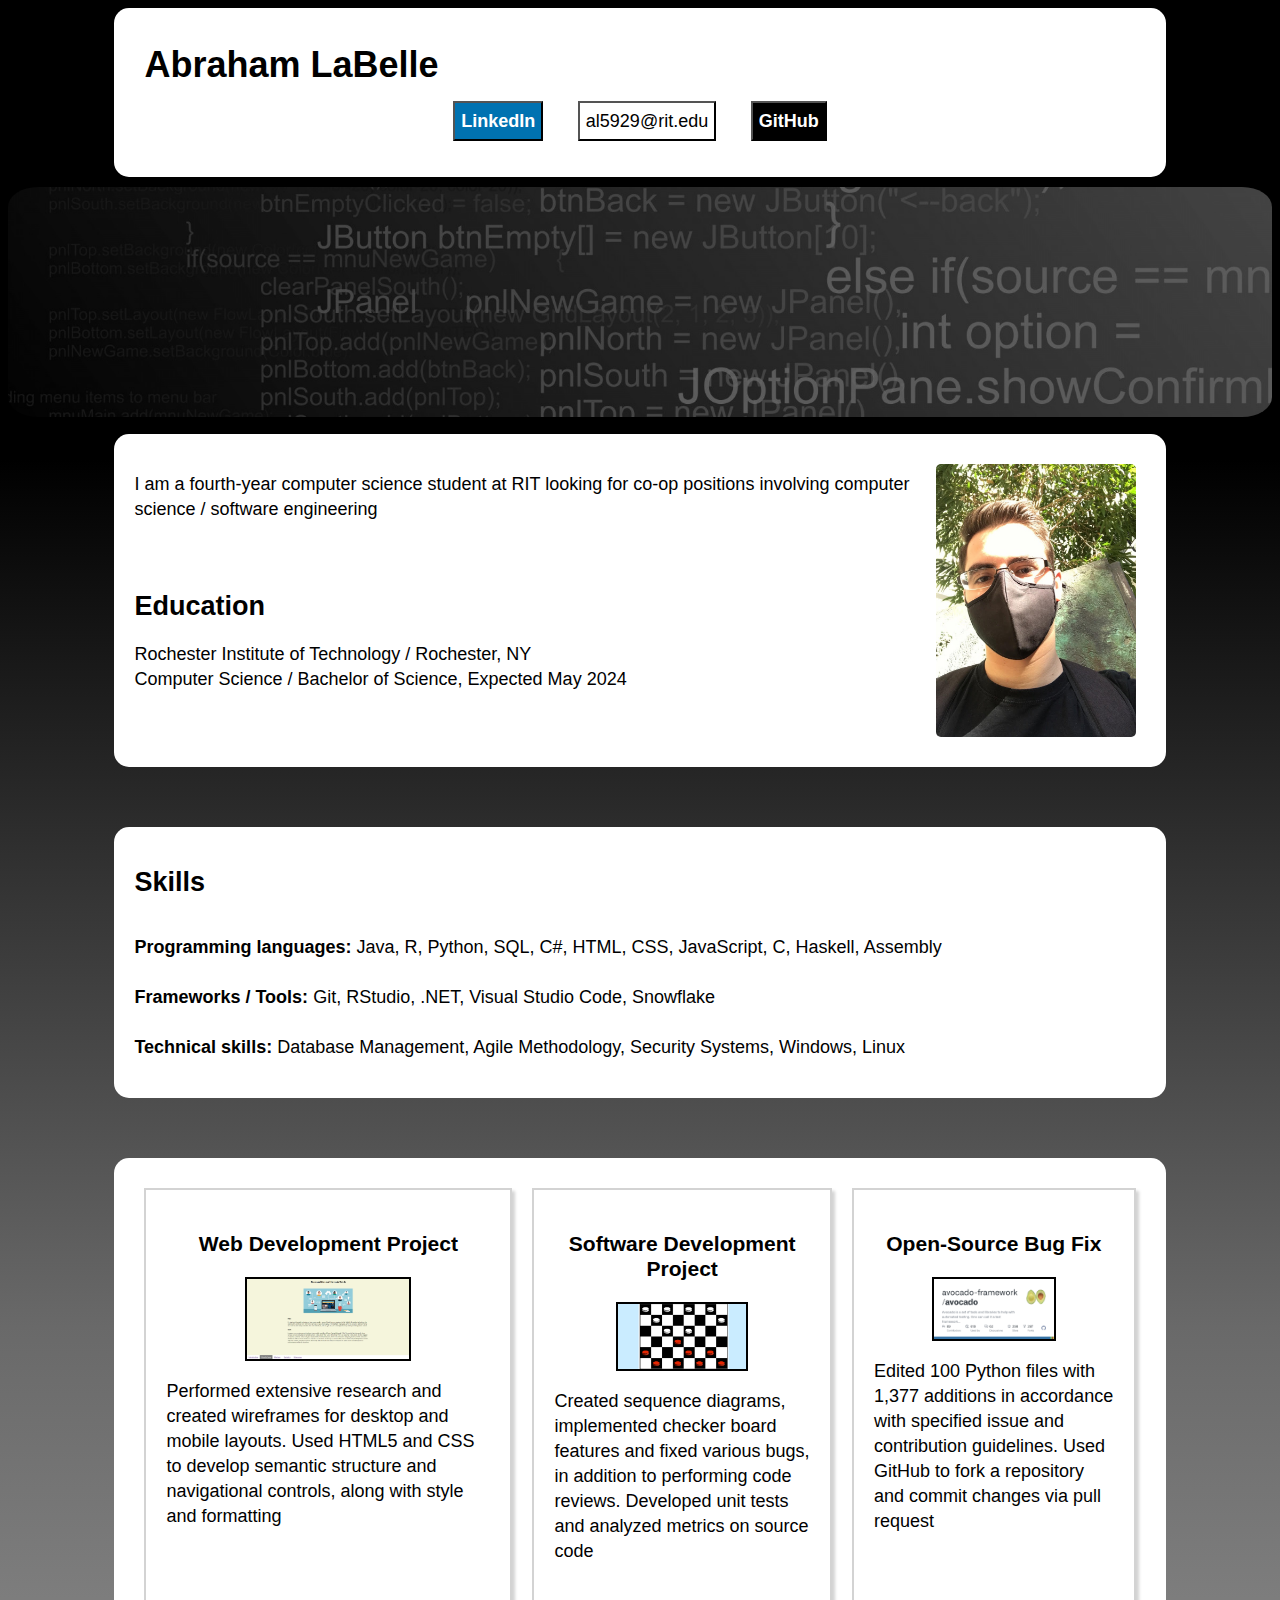
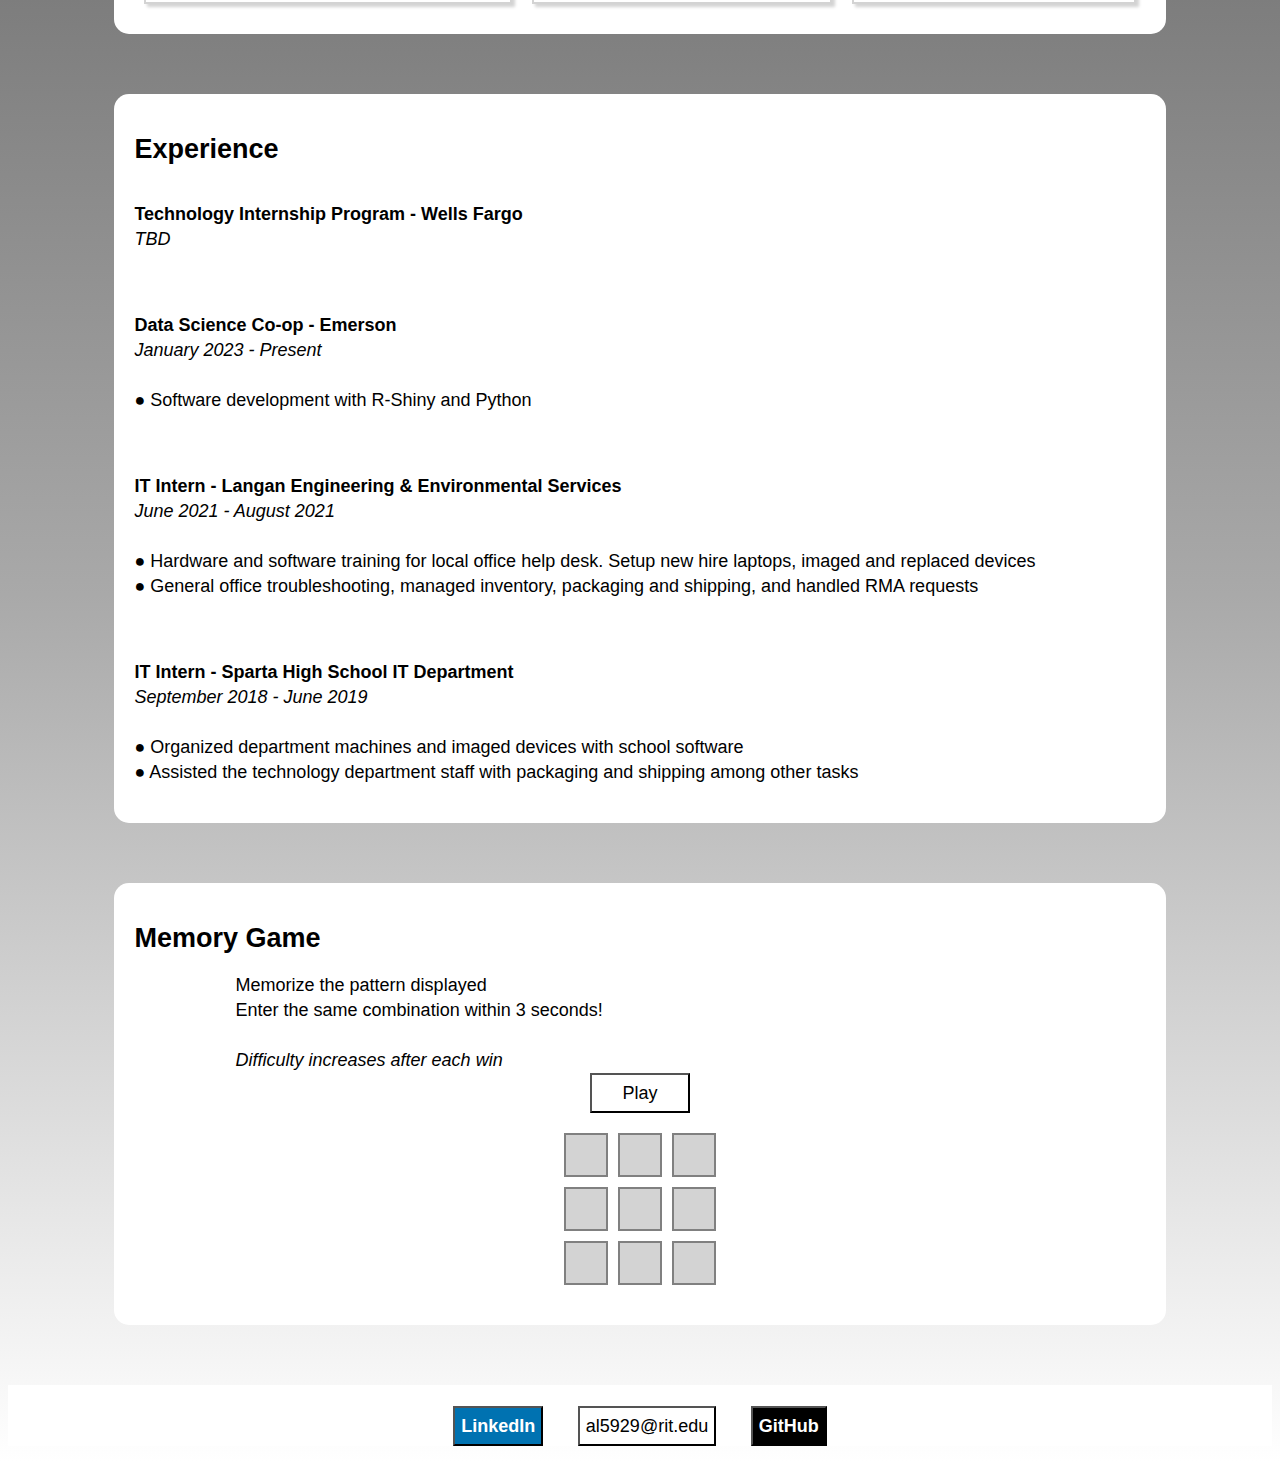
==== index.html @ 5cfa9bcd "Add files via upload" ====
<!DOCTYPE html>
<html lang="en">

<head>
    <meta charset="utf-8">
    <meta name="viewport" content="width=device-width, initial-scale=1, user-scalable=yes">
    <link rel="stylesheet" type="text/css" href="styles.css">
    <script src="main.js" async></script>
    <title>Abraham LaBelle</title>
</head>

<body>
    <header id="header" class="center">
        <h1>Abraham LaBelle</h1>
        <p class="links">
            <button class="linkedin" onclick="linkedin()">LinkedIn</button>
            <button class="email">al5929@rit.edu</button>
            <button class="github" onclick="github()">GitHub</button>
        </p>
    </header>

    <img src="code_banner.jpg" alt="banner" class="banner">

    <div id="section-bio" class="center">
        <div>
            <p>
                I am a fourth-year computer science student at RIT looking for co-op positions
                involving computer science / software engineering <br> <br> <br>

            <h2>Education</h2>
            Rochester Institute of Technology / Rochester, NY <br>
            Computer Science / Bachelor of Science, Expected May 2024
            </p>
        </div>
        <img src="photo.jpg" alt="photo" id="photo">
    </div>

    <div class="blank"></div>

    <div class="section">
        <h2>Skills</h2>
        <p>
            <b>Programming languages:</b> Java, R, Python, SQL, C#, HTML, CSS, JavaScript, C, Haskell, Assembly<br> <br>
            <b>Frameworks / Tools:</b> Git, RStudio, .NET, Visual Studio Code, Snowflake<br> <br>
            <b>Technical skills:</b> Database Management, Agile Methodology, Security Systems, Windows, Linux<br>
        </p>
    </div>

    <div class="blank"></div>

    <div id="flex-project" class="center">
        <div class="project">
            <h3>Web Development Project</h3>
            <img src="project1.png" alt="project1" class="project-photo">
            <p>
                Performed extensive research and created wireframes for desktop and mobile layouts. Used HTML5
                and CSS to develop semantic structure and navigational controls, along with style and formatting
            </p>
        </div>
        <div class="project">
            <h3>Software Development Project</h3>
            <img src="project2.png" alt="project2" class="project-photo">
            <p>
                Created sequence diagrams, implemented checker board features and fixed various bugs, in addition to
                performing code reviews. Developed unit tests and analyzed metrics on source code
            </p>
        </div>
        <div class="project">
            <h3>Open-Source Bug Fix</h3>
            <img src="project3.png" alt="project3" class="project-photo">
            <p>
                Edited 100 Python files with 1,377 additions in accordance with specified issue and contribution
                guidelines. Used GitHub to fork a repository and commit changes via pull request
            </p>
        </div>
    </div>

    <div class="blank"></div>

    <div class="section">
        <h2>Experience</h2>
        <p>
            <b>Technology Internship Program - Wells Fargo</b> <br>
            <i>TBD</i> <br> <br>
        </p>
        <p>
            <b>Data Science Co-op - Emerson</b> <br>
            <i>January 2023 - Present</i> <br> <br>
            ● Software development with R-Shiny and Python <br>
            <br>
        </p>
        <p>
            <b>IT Intern - Langan Engineering & Environmental Services</b> <br>
            <i>June 2021 - August 2021</i> <br> <br>
            ● Hardware and software training for local office help desk. Setup new hire laptops, imaged and replaced
            devices <br>
            ● General office troubleshooting, managed inventory, packaging and shipping, and handled RMA requests <br>
            <br>
        </p>
        <p>
            <b>IT Intern - Sparta High School IT Department</b> <br>
            <i>September 2018 - June 2019</i> <br> <br>
            ● Organized department machines and imaged devices with school software <br>
            ● Assisted the technology department staff with packaging and shipping among other tasks
        </p>
    </div>

    <div class="blank"></div>

    <div class="section">
        <h2>Memory Game</h2>
        <p class="center">
            Memorize the pattern displayed <br>
            Enter the same combination within 3 seconds! <br> <br>
            <i>Difficulty increases after each win </i>
        </p>
        <button id="play" onclick="game()">Play</button>
        <div id="grid-container">
            <div id="square1"></div>
            <div id="square2"></div>
            <div id="square3"></div>
            <div id="square4"></div>
            <div id="square5"></div>
            <div id="square6"></div>
            <div id="square7"></div>
            <div id="square8"></div>
            <div id="square9"></div>
        </div>
    </div>

    <div class="blank"></div>

    <footer class="footer">
        <p class="links">
            <button class="linkedin" onclick="linkedin()">LinkedIn</button>
            <button class="email">al5929@rit.edu</button>
            <button class="github" onclick="github()">GitHub</button>
        </p>
    </footer>

</body>

</html>
---- styles.css ----
body {
    background: linear-gradient(black 15%, dimgray, darkgray, white);
    color: black;
    font-family: sans-serif, serif;
    line-height: 25px;
}

.center {
    top: 0;
    bottom: 0;
    left: 0;
    right: 0;
    margin: 0 auto;
    width: 80%;
}

#header {
    padding: 20px;
    background: white;
    border-radius: 15px;
}

h1 {
    font-family: Bahnschrift SemiBold, sans-serif, serif;
    text-align: left;
    font-size: 36px;
    padding-left: 1%;
}

h2 {
    font-family: Bahnschrift SemiBold, sans-serif, serif;
}

h3 {
    font-family: Bahnschrift SemiBold, sans-serif, serif;
    text-align: center;
}

.links {
    text-align: center;
    word-spacing: 30px;
}

button {
    background-color: white;
    font-size: 18px;
    height: 40px;
    width: auto;
    transition: 500ms;
}

.linkedin:hover,
.github:hover {
    cursor: pointer;
}

.linkedin {
    background-color: #0072b1;
    color: white;
    font-weight: bolder;
}

.email {
    cursor: default;
}

.github {
    background-color: black;
    color: white;
    font-weight: bold;
}

.banner {
    padding-top: 10px;
    padding-bottom: 10px;
    height: auto;
    width: 100%;
    border-radius: 30px;
}

.section {
    top: 0;
    bottom: 0;
    left: 0;
    right: 0;
    margin: 0 auto;
    width: 80%;

    display: flex;
    flex-direction: column;
    padding: 20px;
    border-radius: 15px;
    background: white;
    font-size: 18px;
}

#section-bio {
    display: flex;
    flex-direction: row;
    justify-content: space-between;
    padding: 20px;
    border-radius: 15px;
    background: white;
    font-size: 18px;
}

#photo {
    width: 200px;
    height: auto;
    padding: 10px;
    border-radius: 15px;
}

.blank {
    padding: 30px;
}

#flex-project {
    top: 0;
    bottom: 0;
    left: 0;
    right: 0;
    margin: 0 auto;
    width: 80%;

    display: flex;
    flex-direction: row;
    justify-content: space-around;
    padding: 20px;
    border-radius: 15px;
    background: white;
    font-size: 18px;
}

.project {
    padding: 20px;
    margin: 10px;
    box-shadow: 3px 3px 3px lightgray;
    border: 2px solid lightgray;
    max-width: 450px;
}

.project-photo {
    border: 2px solid black;
    display: block;
    margin-left: auto;
    margin-right: auto;
    width: 50%;
}

#section-skills {
    display: flex;
    flex-direction: row;
    justify-content: space-between;
    padding: 20px;
    border-radius: 15px;
    background: white;
    font-size: 18px;
    text-align: center;
}

#play {
    width: 100px;
    align-self: center;
}

#play:hover {
    cursor: pointer;
}

#grid-container {
    display: grid;
    grid-template-columns: auto auto auto;
    padding: 20px;
    justify-content: center;
    grid-gap: 10px;
}

#grid-container>div {
    text-align: center;
    background: lightgray;
    border: 2px solid gray;
    padding: 20px;
}

footer {
    padding-top: 5px;
    background: white;
}

@media all and (max-width: 1000px) {
    h1 {
        line-height: 30px;
    }

    #flex-project {
        flex-direction: column;
        align-items: center;
    }

    #section-bio {
        flex-direction: column;
        align-items: center;
    }

    #section-skills {
        flex-direction: column;
        align-items: center;
    }

    .links {
        display: flex;
        flex-direction: column;
        align-items: center;
    }
}
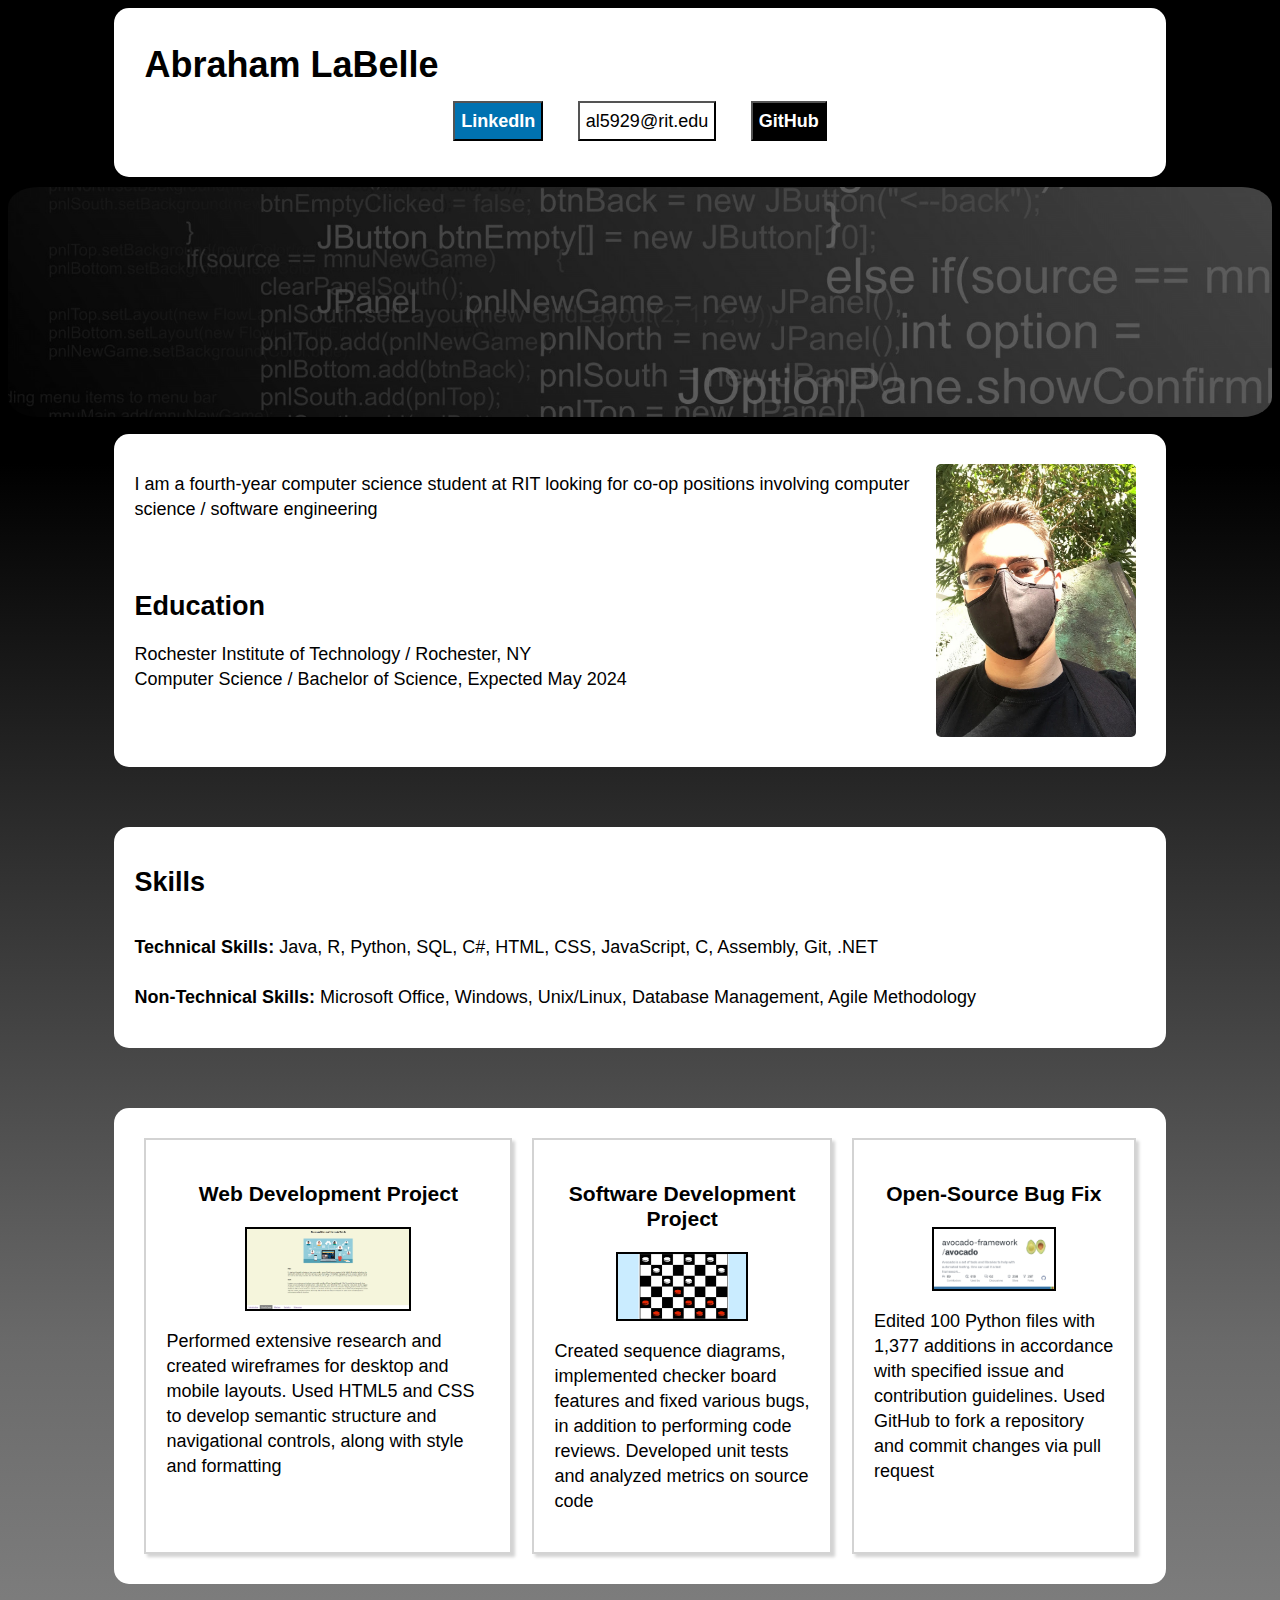
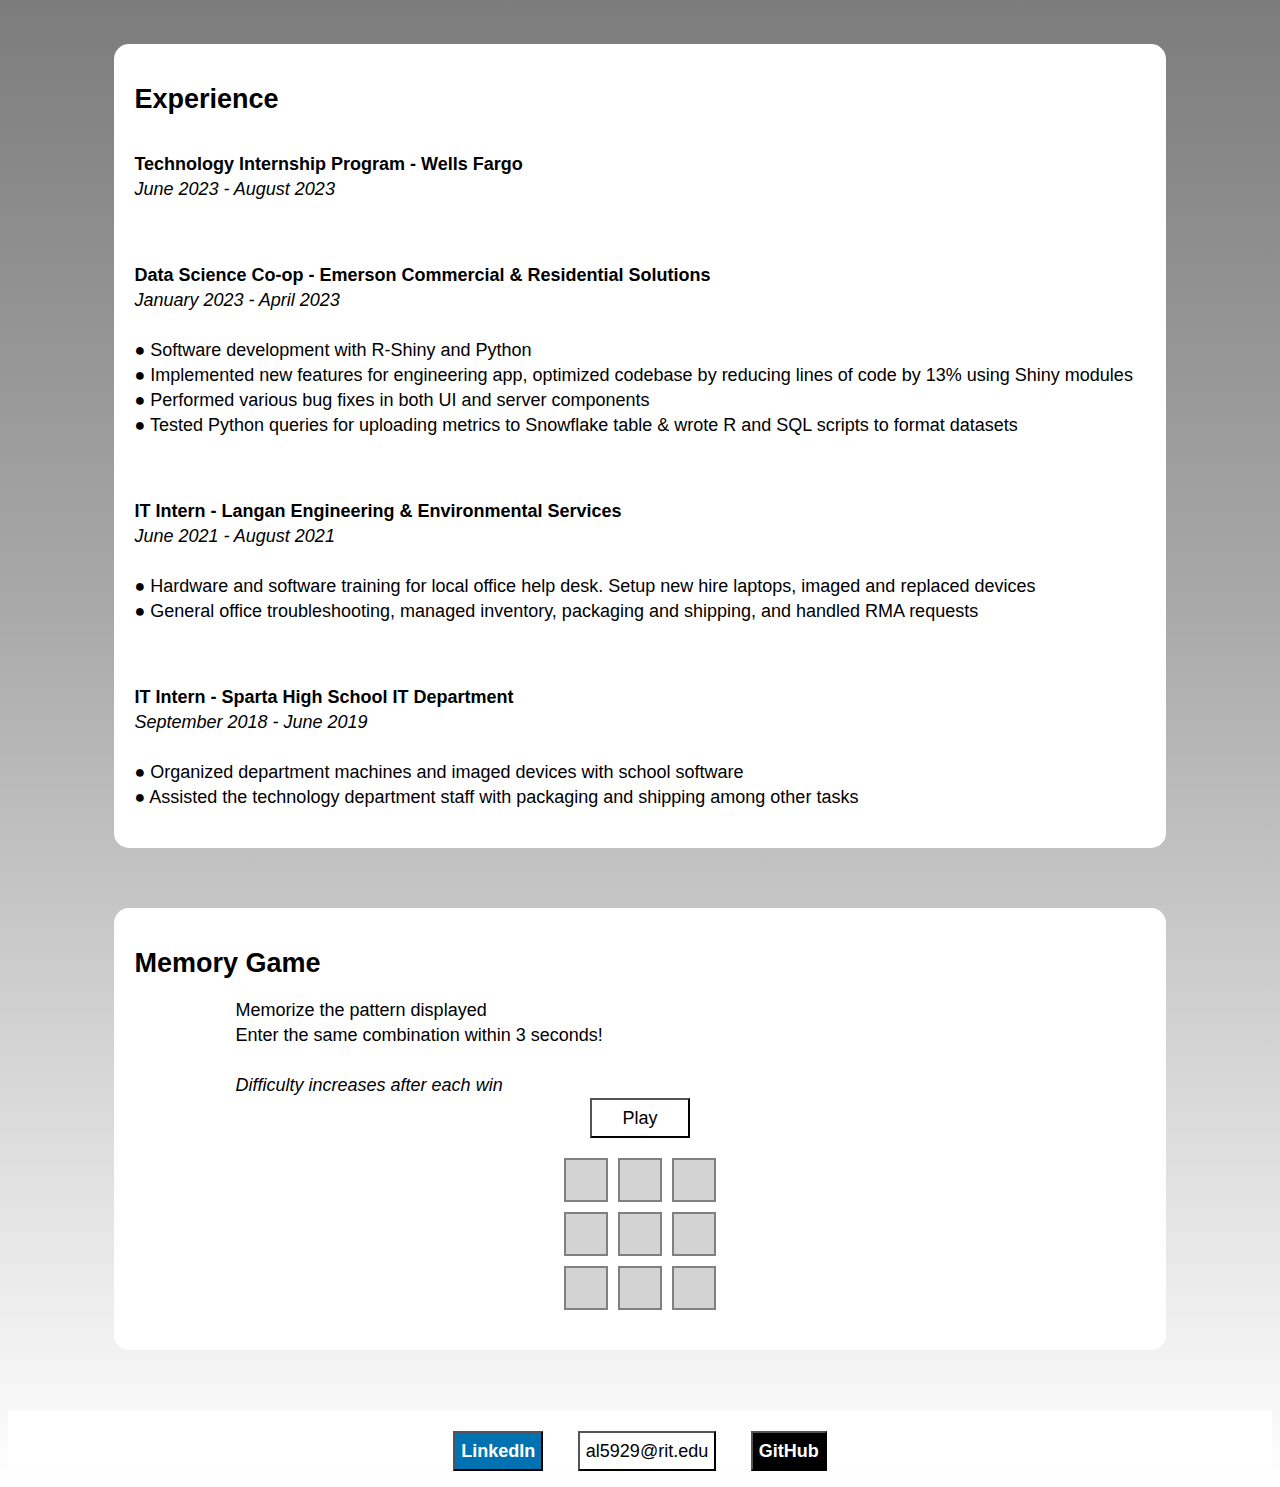
==== commit c0cbb846: "Update skills & experience" ====
--- a/index.html
+++ b/index.html
@@ -40,9 +40,10 @@
     <div class="section">
         <h2>Skills</h2>
         <p>
-            <b>Programming languages:</b> Java, R, Python, SQL, C#, HTML, CSS, JavaScript, C, Haskell, Assembly<br> <br>
-            <b>Frameworks / Tools:</b> Git, RStudio, .NET, Visual Studio Code, Snowflake<br> <br>
-            <b>Technical skills:</b> Database Management, Agile Methodology, Security Systems, Windows, Linux<br>
+            <b>Technical Skills:</b> Java, R, Python, SQL, C#, HTML, CSS, JavaScript, C, Assembly, Git, .NET
+            <br> <br>
+            <b>Non-Technical Skills:</b> Microsoft Office, Windows, Unix/Linux, Database Management, Agile
+            Methodology<br>
         </p>
     </div>
 
@@ -81,12 +82,17 @@
         <h2>Experience</h2>
         <p>
             <b>Technology Internship Program - Wells Fargo</b> <br>
-            <i>TBD</i> <br> <br>
+            <i>June 2023 - August 2023</i> <br> <br>
         </p>
         <p>
-            <b>Data Science Co-op - Emerson</b> <br>
-            <i>January 2023 - Present</i> <br> <br>
+            <b>Data Science Co-op - Emerson Commercial & Residential Solutions</b> <br>
+            <i>January 2023 - April 2023</i> <br> <br>
             ● Software development with R-Shiny and Python <br>
+            ● Implemented new features for engineering app, optimized codebase by reducing lines of code by 13% using
+            Shiny modules <br>
+            ● Performed various bug fixes in both UI and server components <br>
+            ● Tested Python queries for uploading metrics to Snowflake table & wrote R and SQL scripts to format
+            datasets <br>
             <br>
         </p>
         <p>
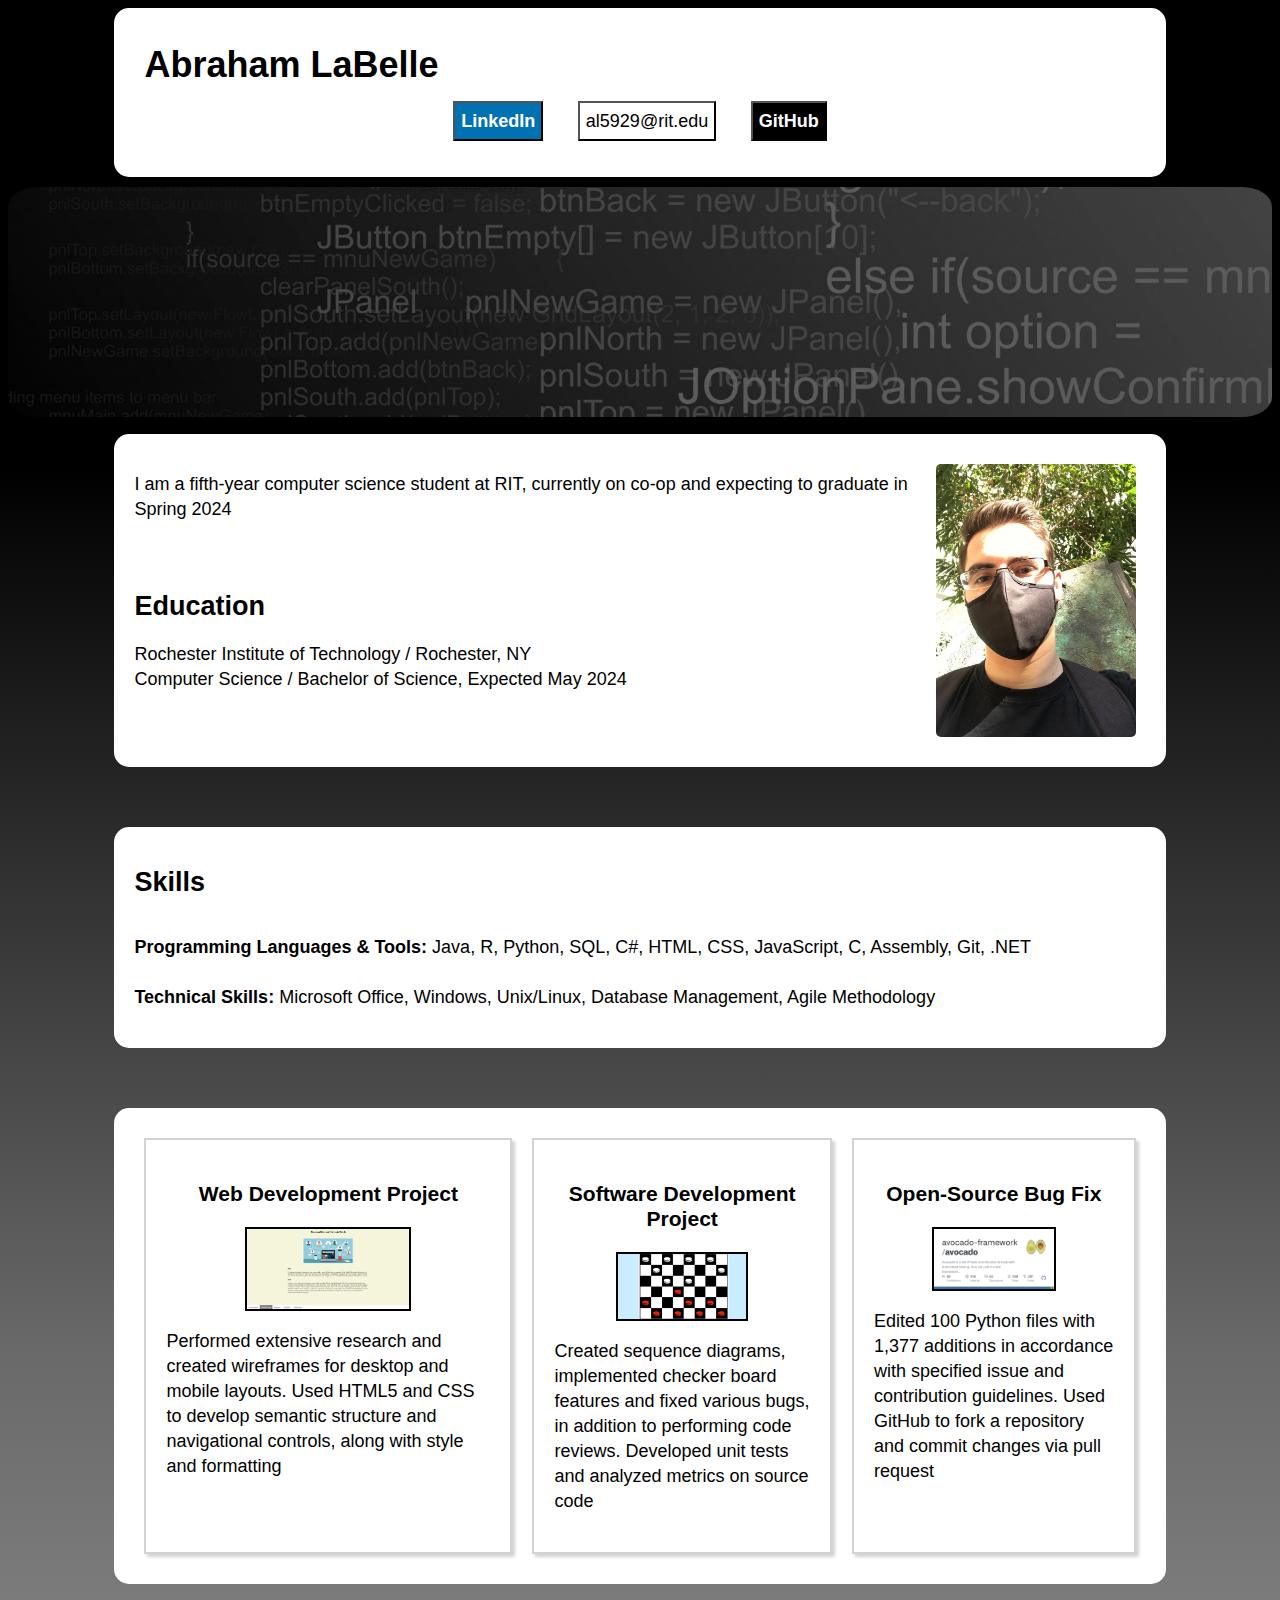
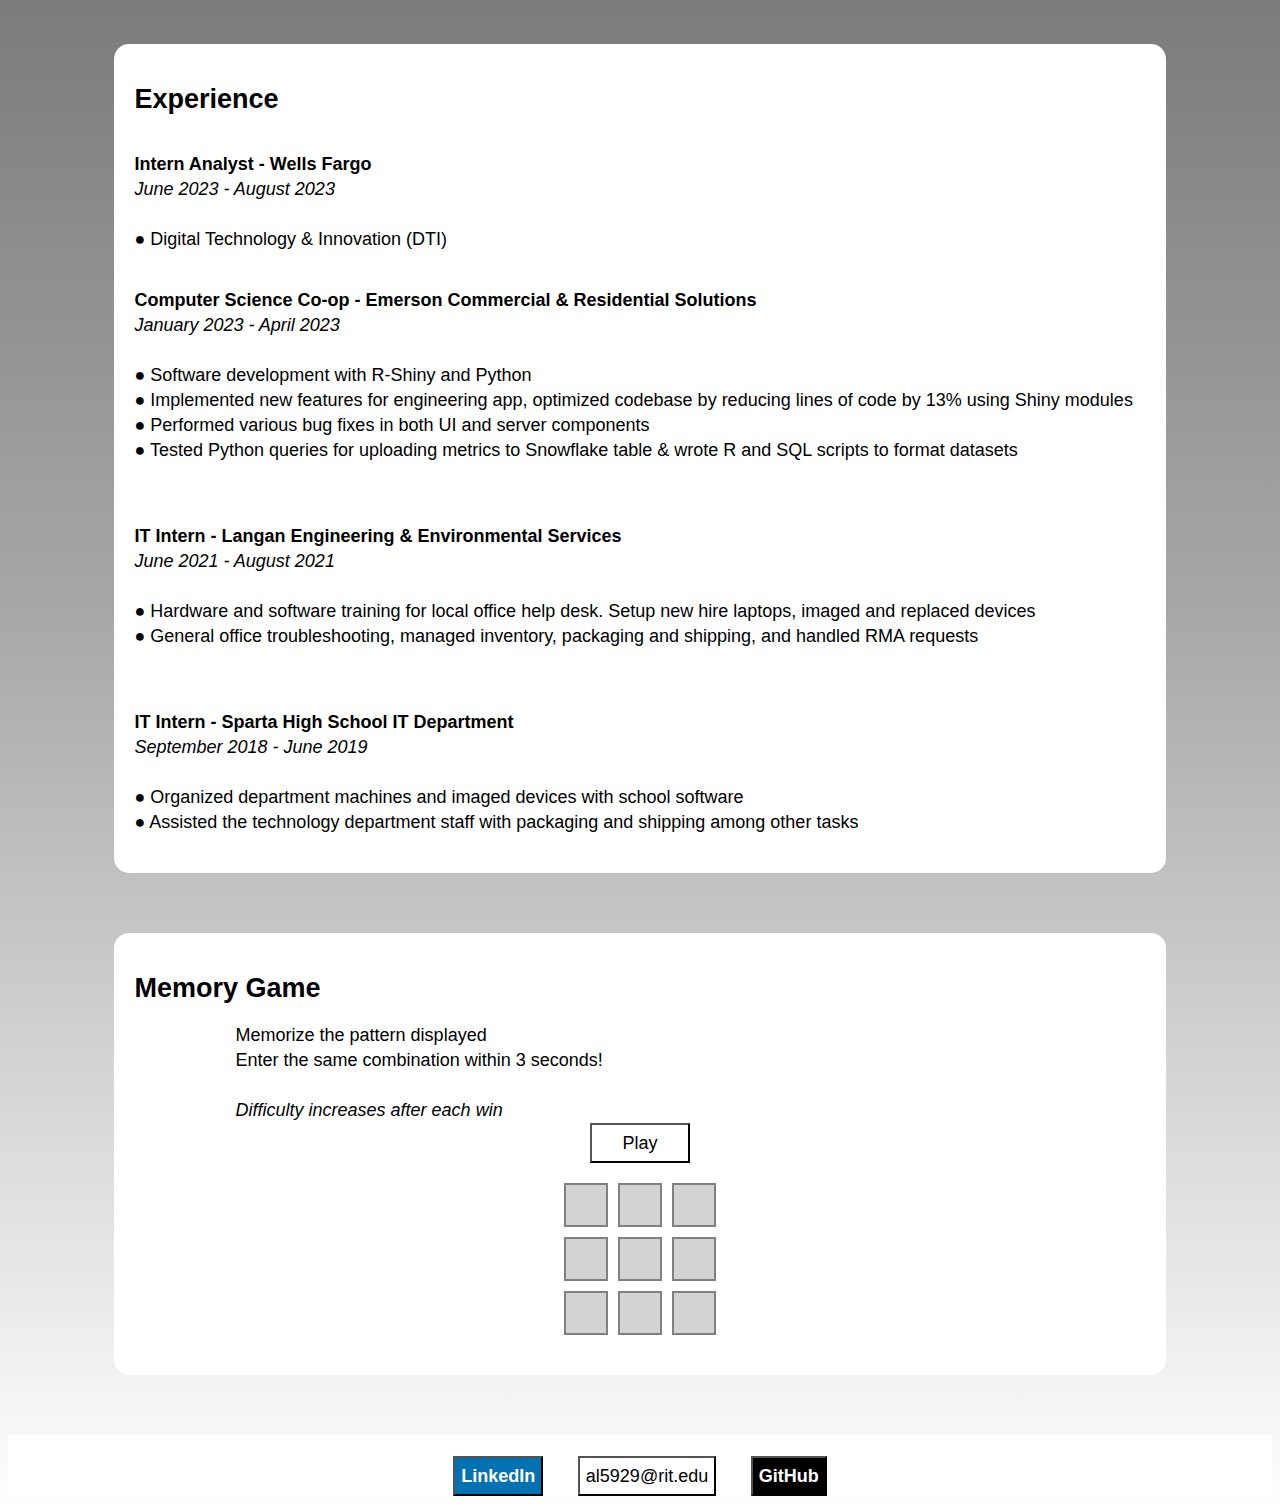
==== commit 24c40098: "Add files via upload" ====
--- a/index.html
+++ b/index.html
@@ -24,8 +24,9 @@
     <div id="section-bio" class="center">
         <div>
             <p>
-                I am a fourth-year computer science student at RIT looking for co-op positions
-                involving computer science / software engineering <br> <br> <br>
+                I am a fifth-year computer science student at RIT, currently on co-op and expecting to graduate in
+                Spring
+                2024 <br> <br> <br>
 
             <h2>Education</h2>
             Rochester Institute of Technology / Rochester, NY <br>
@@ -40,10 +41,9 @@
     <div class="section">
         <h2>Skills</h2>
         <p>
-            <b>Technical Skills:</b> Java, R, Python, SQL, C#, HTML, CSS, JavaScript, C, Assembly, Git, .NET
-            <br> <br>
-            <b>Non-Technical Skills:</b> Microsoft Office, Windows, Unix/Linux, Database Management, Agile
-            Methodology<br>
+            <b>Programming Languages & Tools:</b> Java, R, Python, SQL, C#, HTML, CSS, JavaScript, C, Assembly, Git,
+            .NET <br> <br>
+            <b>Technical Skills:</b> Microsoft Office, Windows, Unix/Linux, Database Management, Agile Methodology <br>
         </p>
     </div>
 
@@ -81,11 +81,12 @@
     <div class="section">
         <h2>Experience</h2>
         <p>
-            <b>Technology Internship Program - Wells Fargo</b> <br>
+            <b>Intern Analyst - Wells Fargo</b> <br>
             <i>June 2023 - August 2023</i> <br> <br>
+            ● Digital Technology & Innovation (DTI) <br>
         </p>
         <p>
-            <b>Data Science Co-op - Emerson Commercial & Residential Solutions</b> <br>
+            <b>Computer Science Co-op - Emerson Commercial & Residential Solutions</b> <br>
             <i>January 2023 - April 2023</i> <br> <br>
             ● Software development with R-Shiny and Python <br>
             ● Implemented new features for engineering app, optimized codebase by reducing lines of code by 13% using
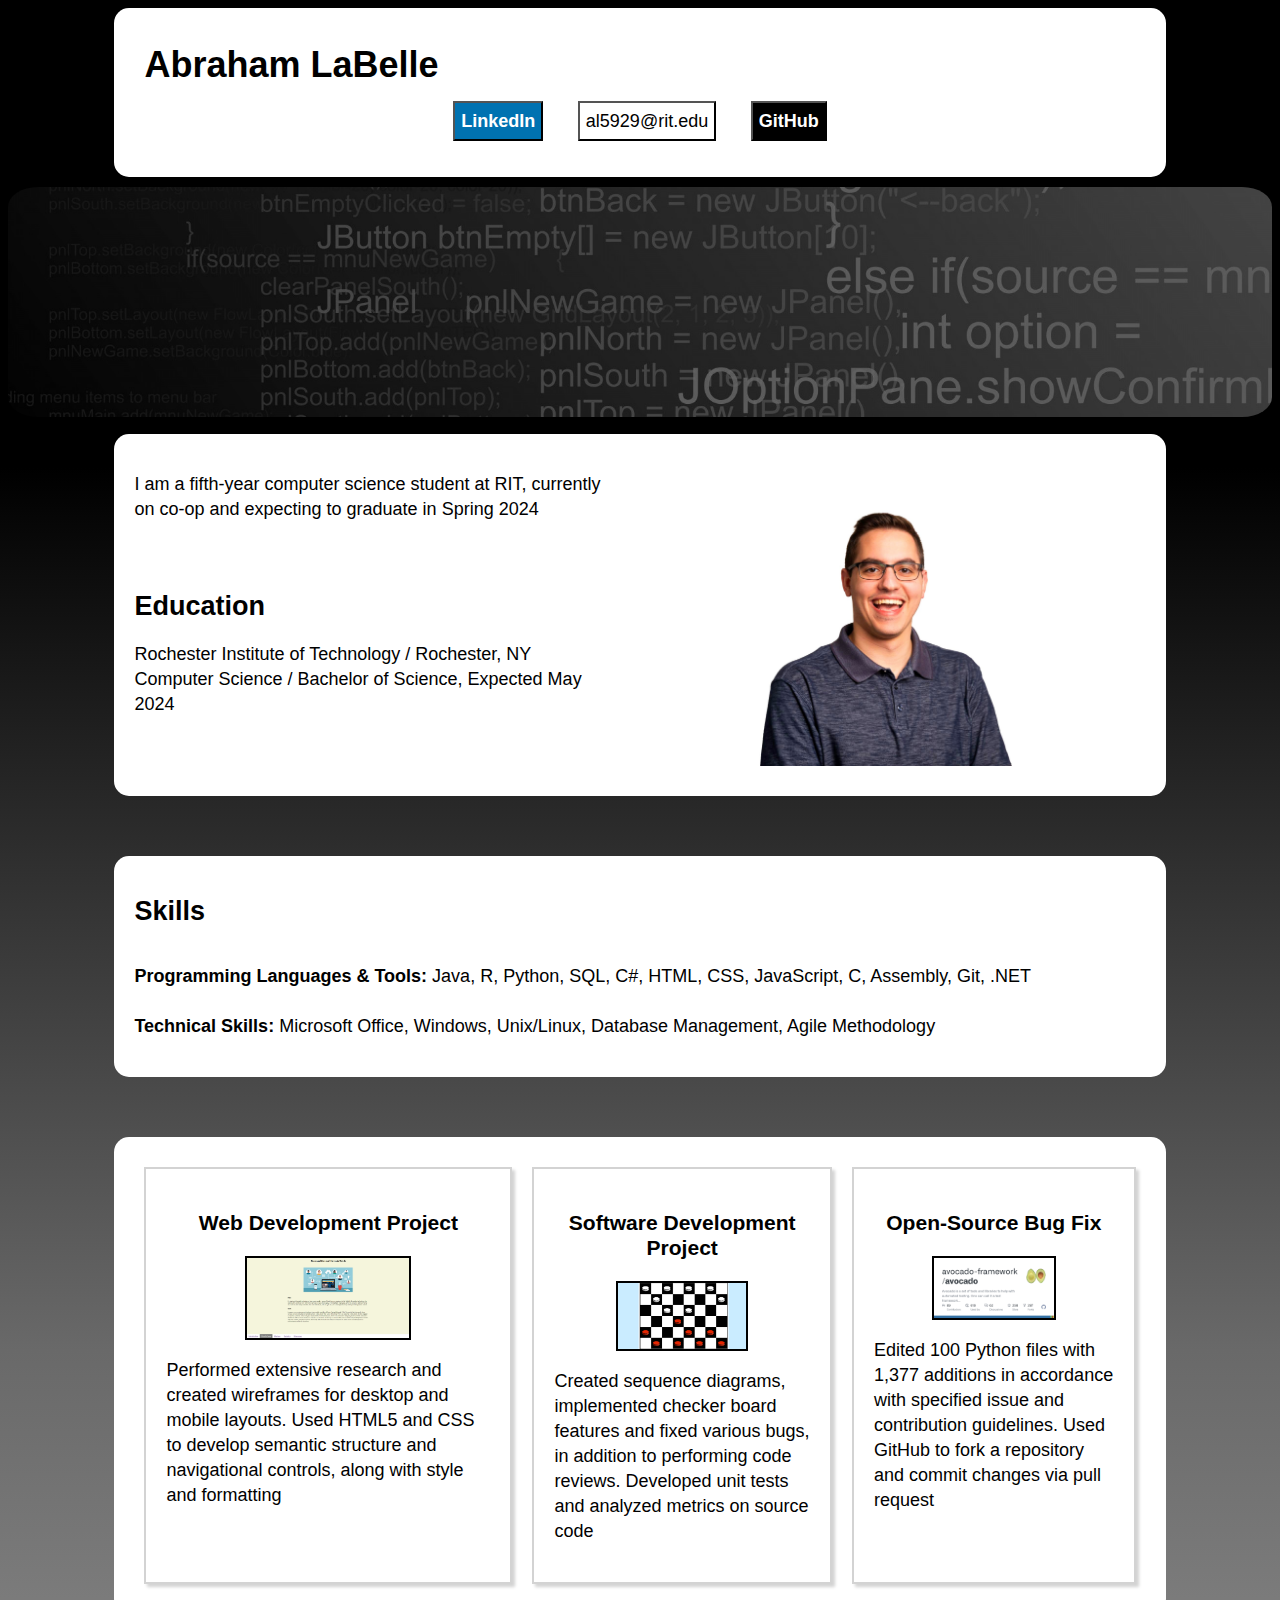
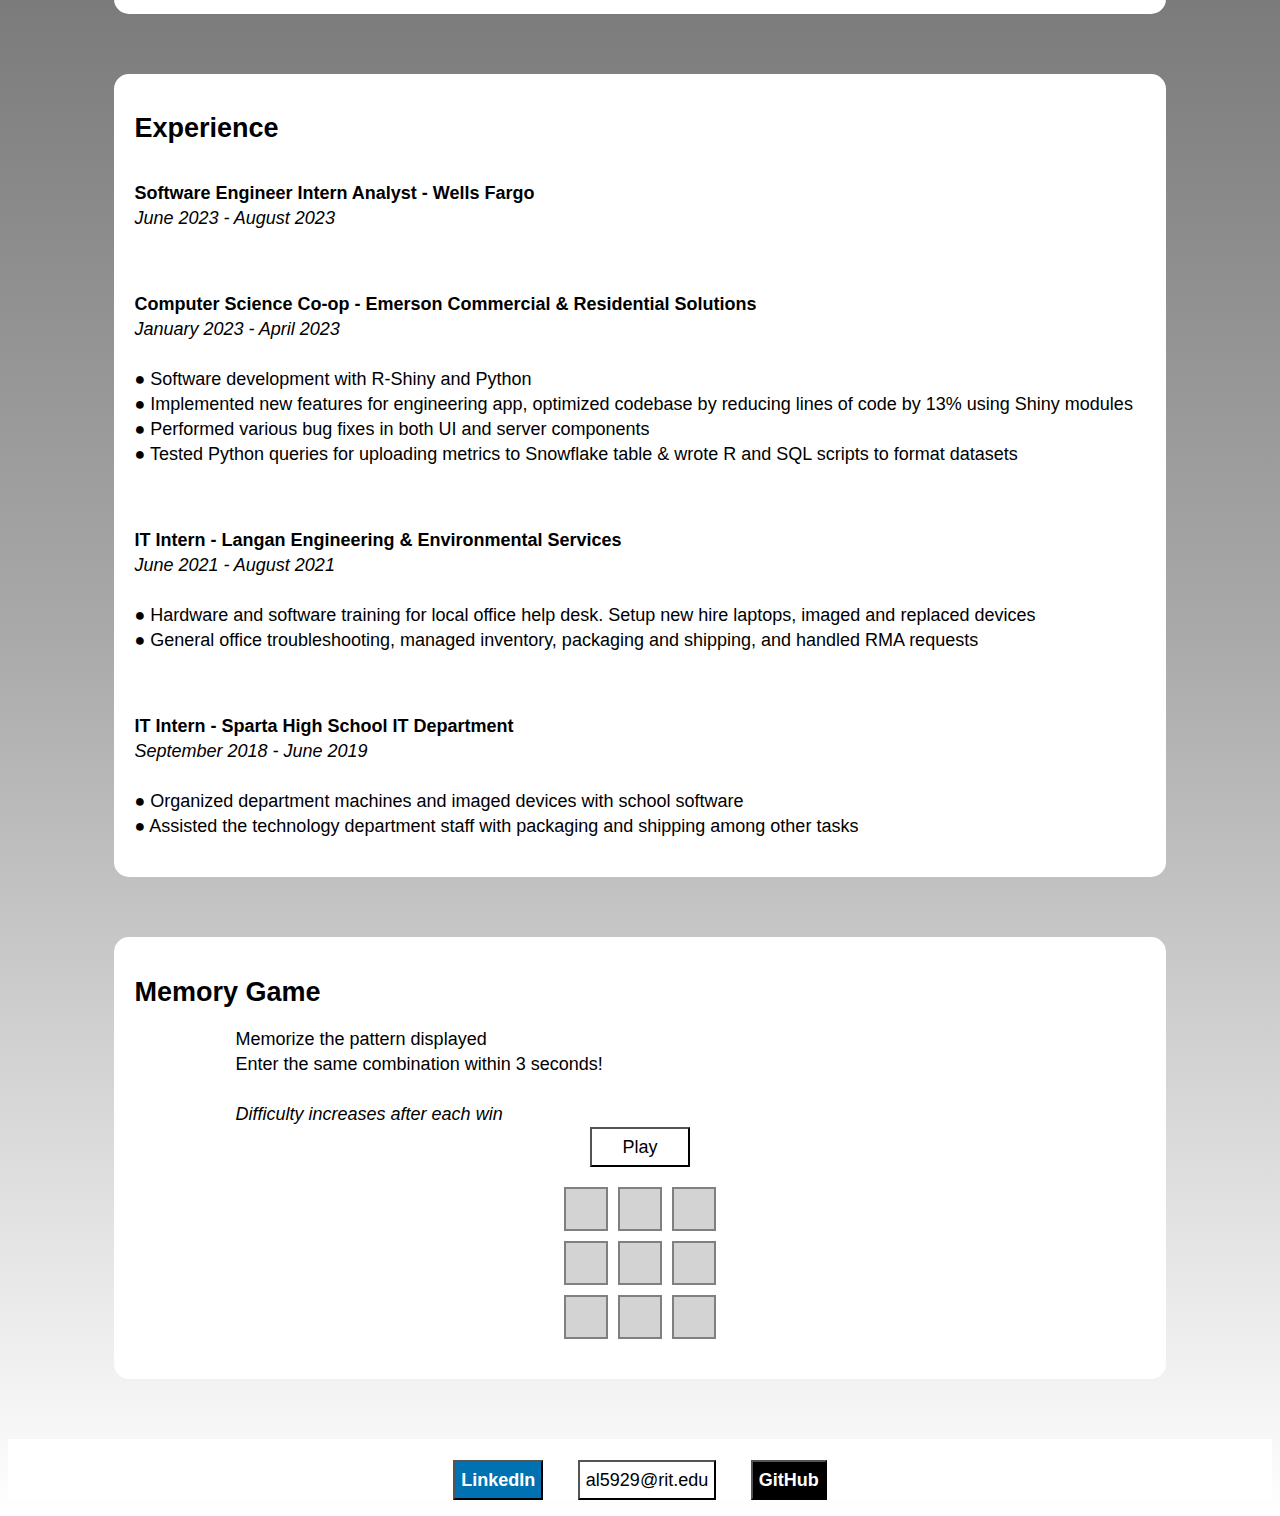
==== commit a5d7a55b: "Updated photo, text, & links" ====
--- a/index.html
+++ b/index.html
@@ -81,9 +81,8 @@
     <div class="section">
         <h2>Experience</h2>
         <p>
-            <b>Intern Analyst - Wells Fargo</b> <br>
+            <b>Software Engineer Intern Analyst - Wells Fargo</b> <br>
             <i>June 2023 - August 2023</i> <br> <br>
-            ● Digital Technology & Innovation (DTI) <br>
         </p>
         <p>
             <b>Computer Science Co-op - Emerson Commercial & Residential Solutions</b> <br>
--- a/styles.css
+++ b/styles.css
@@ -105,7 +105,7 @@
 }
 
 #photo {
-    width: 200px;
+    width: 500px;
     height: auto;
     padding: 10px;
     border-radius: 15px;
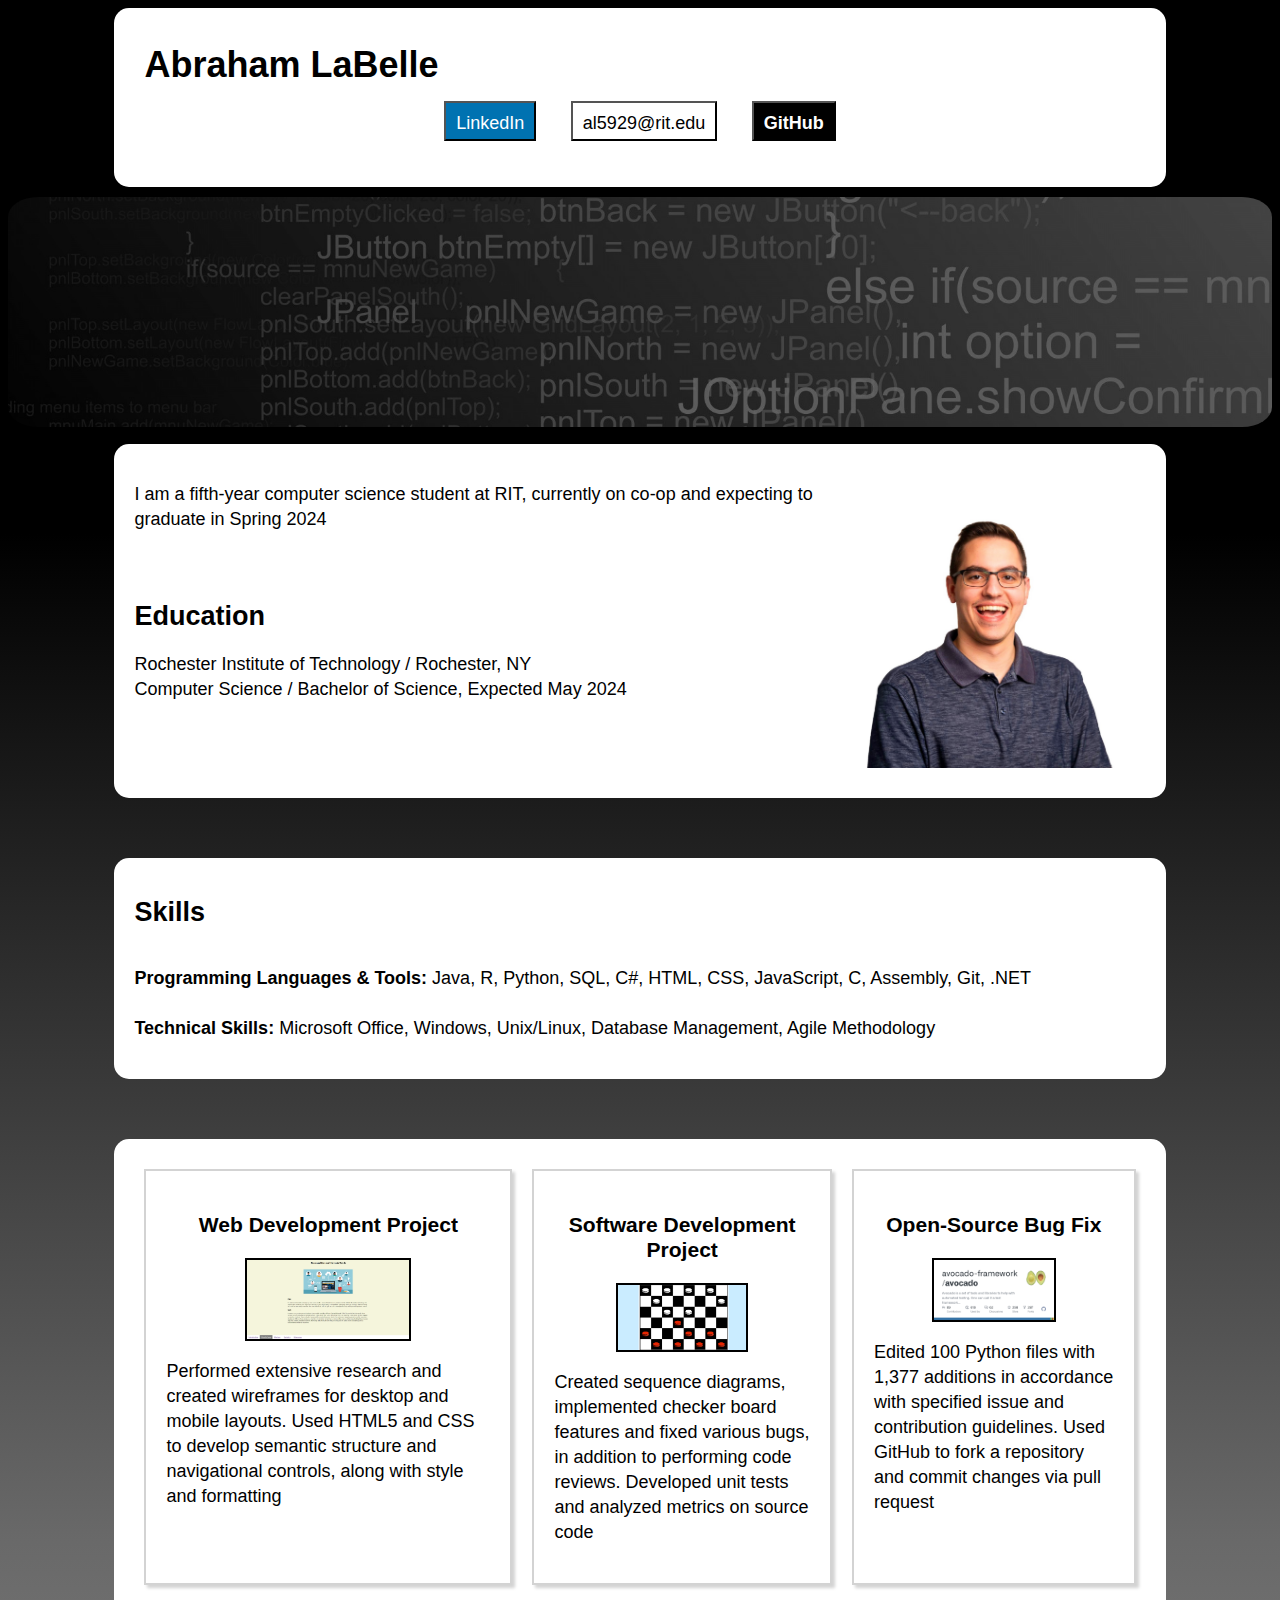
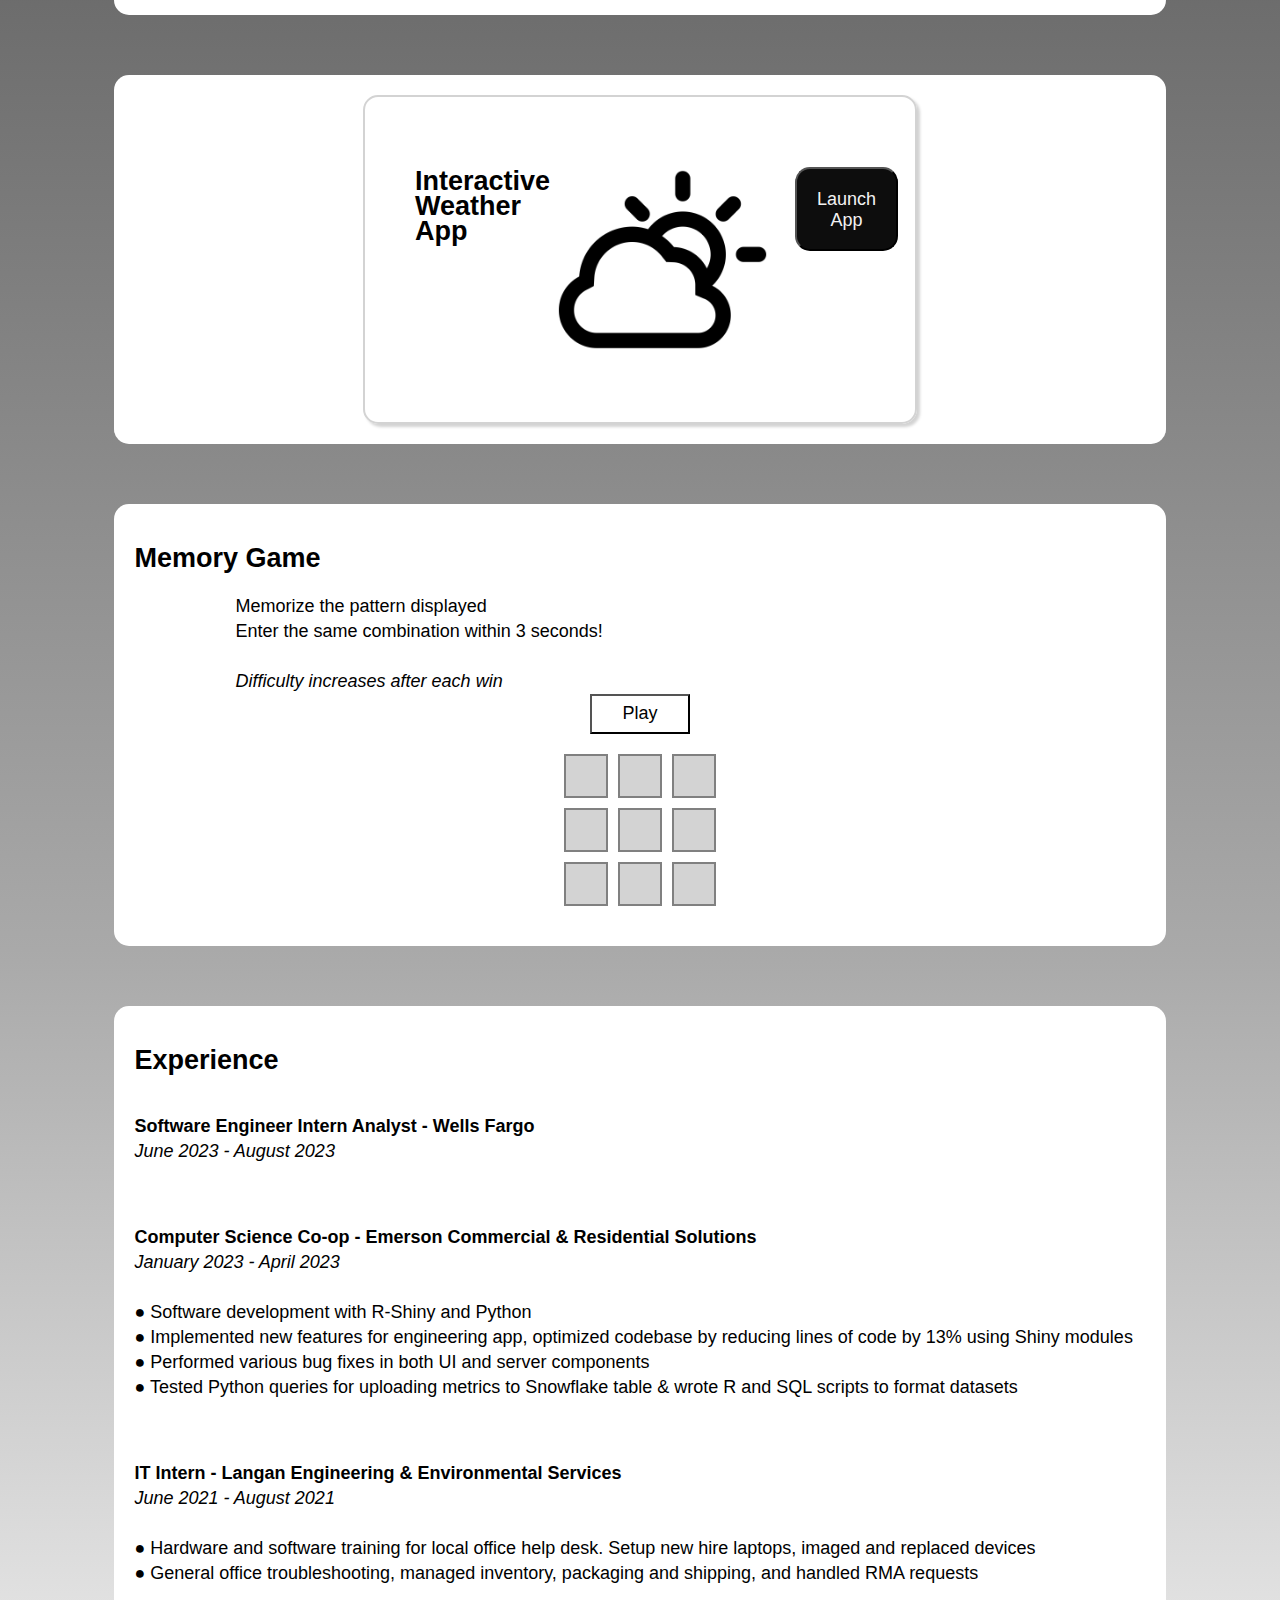
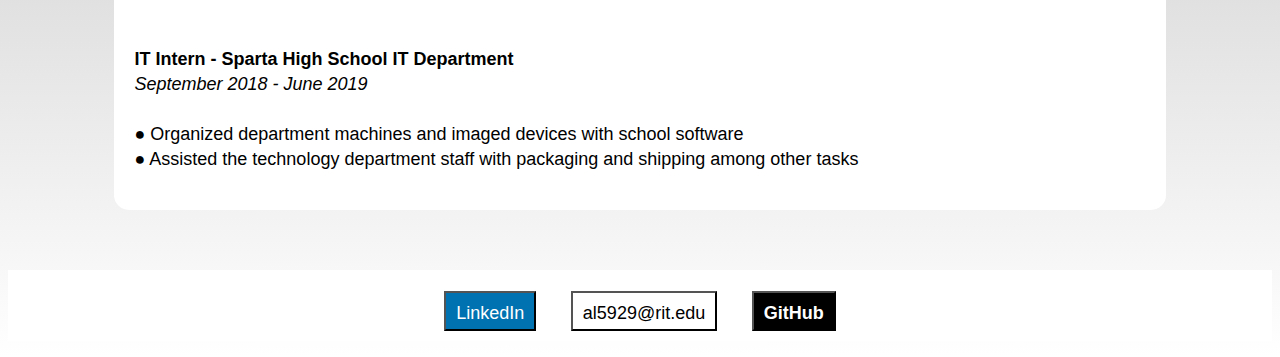
==== commit 296b9591: "Added weather app" ====
--- a/index.html
+++ b/index.html
@@ -78,6 +78,39 @@
 
     <div class="blank"></div>
 
+    <div id="flex-project" class="center">
+        <div class="weather">
+            <h2>Interactive Weather App</h2>
+            <img src="weather.png" alt="weather-photo" class="weather-photo">
+            <button class="weather-button" onclick="weatherApp()">Launch App</button>
+        </div>
+    </div>
+
+    <div class="blank"></div>
+
+    <div class="section">
+        <h2>Memory Game</h2>
+        <p class="center">
+            Memorize the pattern displayed <br>
+            Enter the same combination within 3 seconds! <br> <br>
+            <i>Difficulty increases after each win </i>
+        </p>
+        <button id="play" onclick="game()">Play</button>
+        <div id="grid-container">
+            <div id="square1"></div>
+            <div id="square2"></div>
+            <div id="square3"></div>
+            <div id="square4"></div>
+            <div id="square5"></div>
+            <div id="square6"></div>
+            <div id="square7"></div>
+            <div id="square8"></div>
+            <div id="square9"></div>
+        </div>
+    </div>
+
+    <div class="blank"></div>
+
     <div class="section">
         <h2>Experience</h2>
         <p>
@@ -113,29 +146,6 @@
 
     <div class="blank"></div>
 
-    <div class="section">
-        <h2>Memory Game</h2>
-        <p class="center">
-            Memorize the pattern displayed <br>
-            Enter the same combination within 3 seconds! <br> <br>
-            <i>Difficulty increases after each win </i>
-        </p>
-        <button id="play" onclick="game()">Play</button>
-        <div id="grid-container">
-            <div id="square1"></div>
-            <div id="square2"></div>
-            <div id="square3"></div>
-            <div id="square4"></div>
-            <div id="square5"></div>
-            <div id="square6"></div>
-            <div id="square7"></div>
-            <div id="square8"></div>
-            <div id="square9"></div>
-        </div>
-    </div>
-
-    <div class="blank"></div>
-
     <footer class="footer">
         <p class="links">
             <button class="linkedin" onclick="linkedin()">LinkedIn</button>
--- a/styles.css
+++ b/styles.css
@@ -49,25 +49,34 @@
     transition: 500ms;
 }
 
-.linkedin:hover,
+.linkedin:hover {
+    background: #66b8e4;
+    cursor: pointer;
+}
+
 .github:hover {
+    background: #474747;
     cursor: pointer;
 }
 
 .linkedin {
     background-color: #0072b1;
     color: white;
-    font-weight: bolder;
+    padding: 10px;
+    margin-bottom: 10px;
 }
 
 .email {
     cursor: default;
+    padding: 10px;
+    margin-bottom: 10px;
 }
 
 .github {
     background-color: black;
     color: white;
     font-weight: bold;
+    padding: 10px;
 }
 
 .banner {
@@ -105,7 +114,7 @@
 }
 
 #photo {
-    width: 500px;
+    width: 300px;
     height: auto;
     padding: 10px;
     border-radius: 15px;
@@ -140,6 +149,39 @@
     max-width: 450px;
 }
 
+.weather {
+    display: flex;
+    flex-direction: row;
+    justify-content: left;
+    padding: 50px;
+    border-radius: 15px;
+
+    box-shadow: 3px 3px 3px lightgray;
+    border: 2px solid lightgray;
+    max-width: 450px;
+}
+
+.weather-button {
+    background: #0d0d0d;
+    color: #f2f2f2;
+    padding: 20px;
+    padding-bottom: 60px;
+    border-radius: 15px;
+    margin: 20px;
+}
+
+.weather-button:hover {
+    background: #333333;
+    cursor: pointer;
+}
+
+.weather-photo {
+    display: block;
+    margin-left: auto;
+    margin-right: auto;
+    width: 50%;
+}
+
 .project-photo {
     border: 2px solid black;
     display: block;
@@ -198,6 +240,12 @@
         align-items: center;
     }
 
+    .weather {
+        flex-direction: column;
+        align-items: center;
+        text-align: center;
+    }
+
     #section-bio {
         flex-direction: column;
         align-items: center;
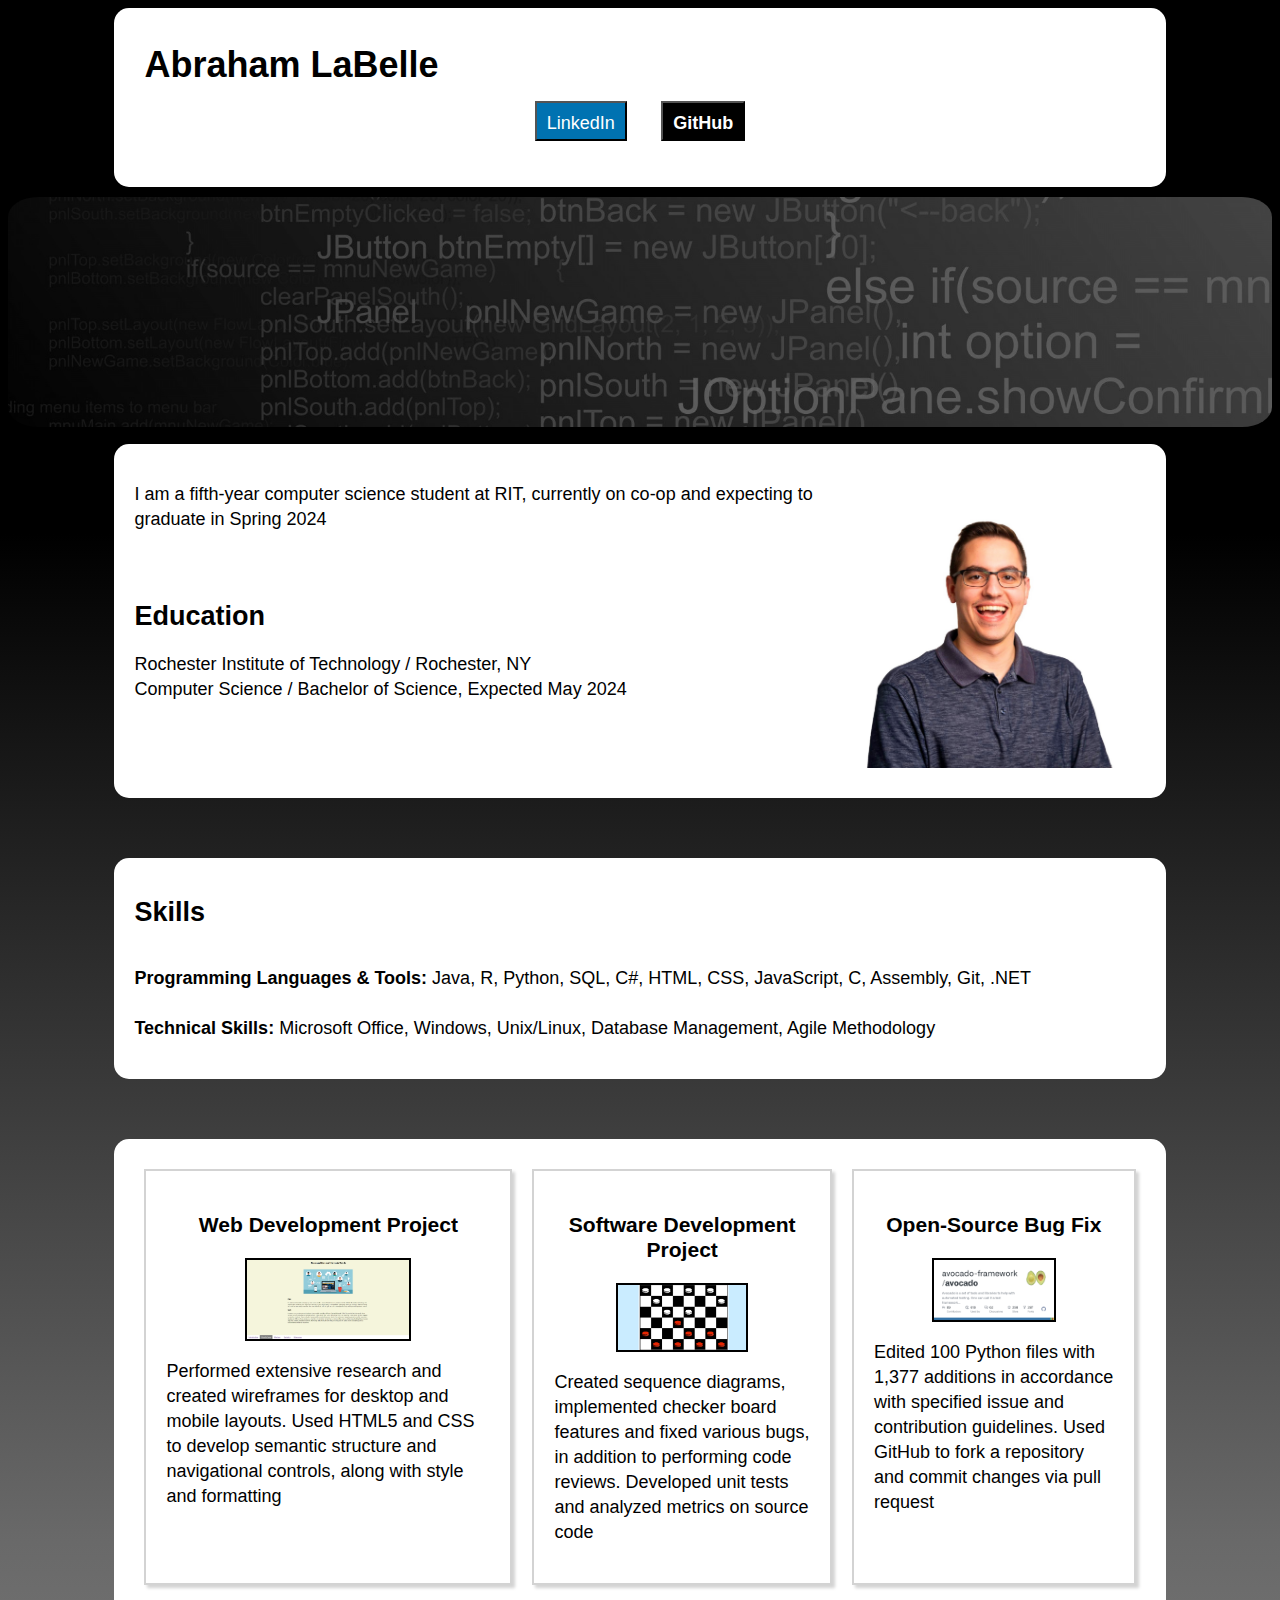
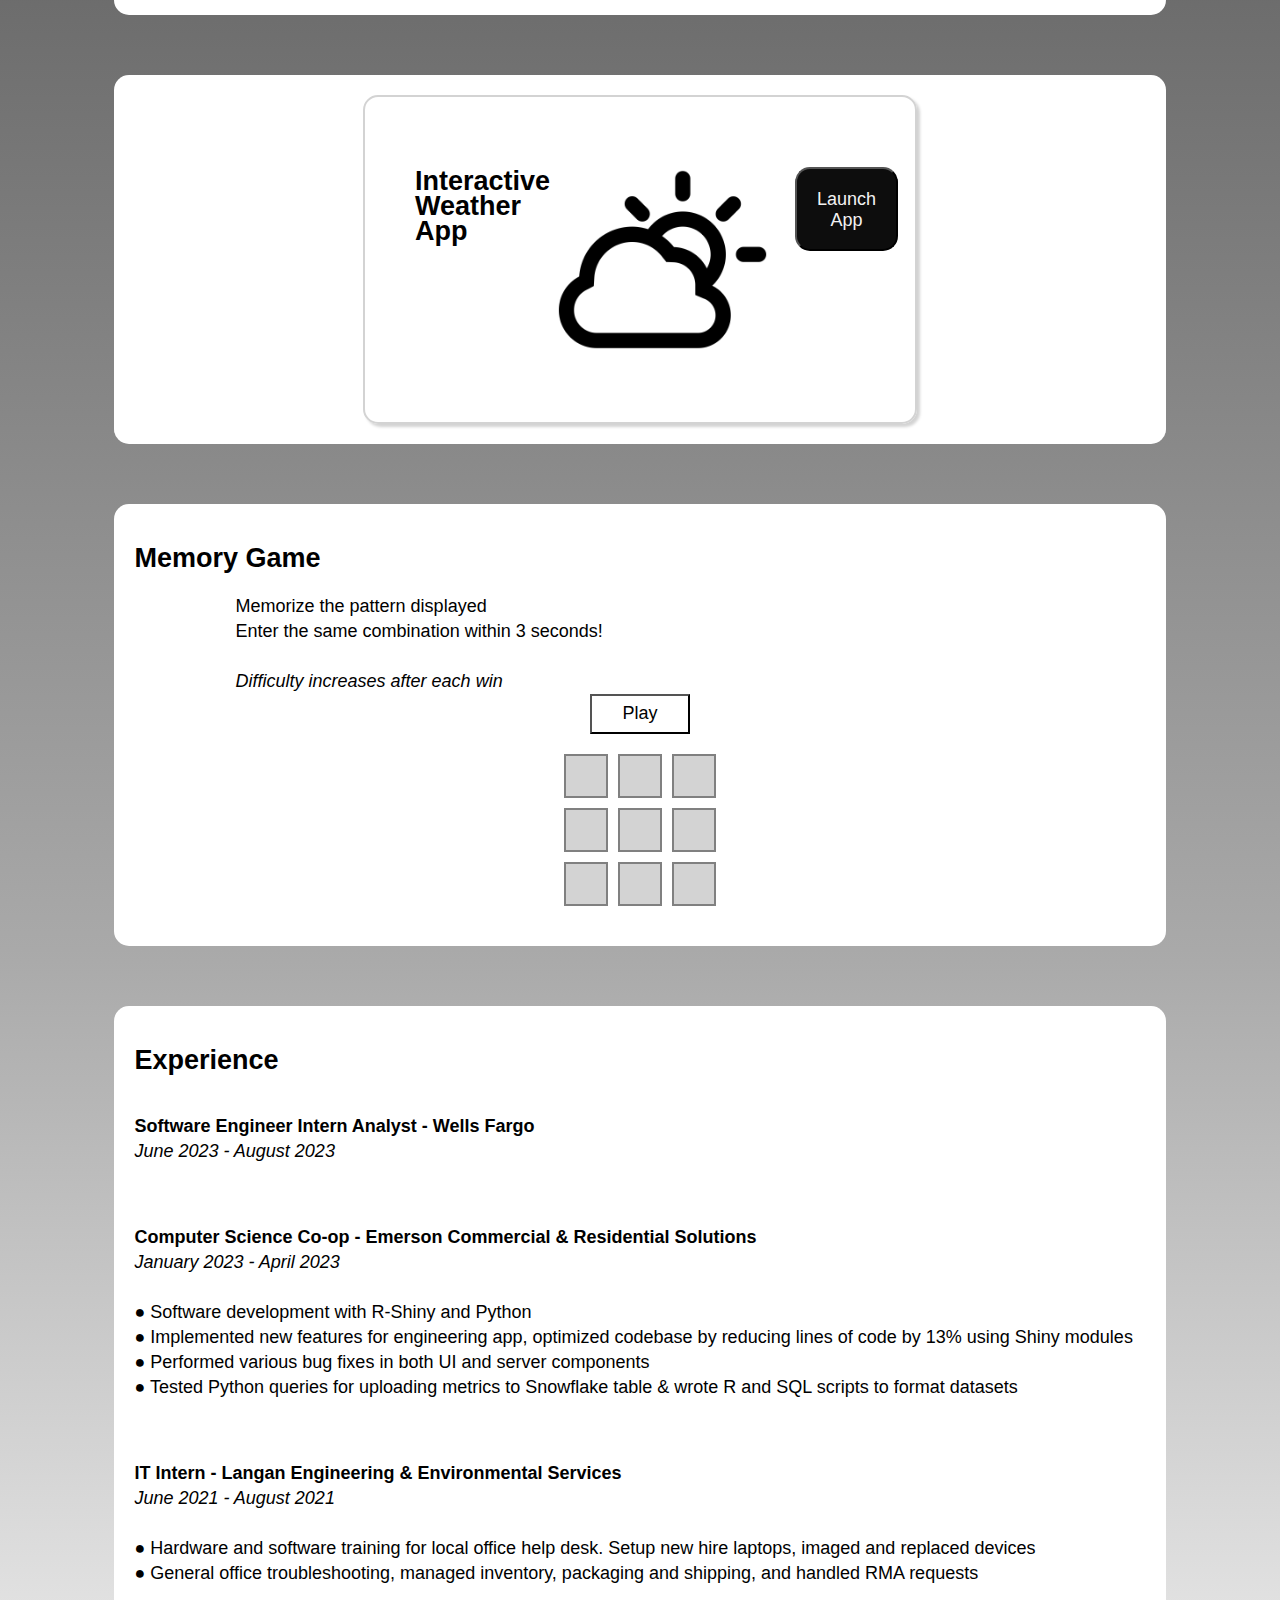
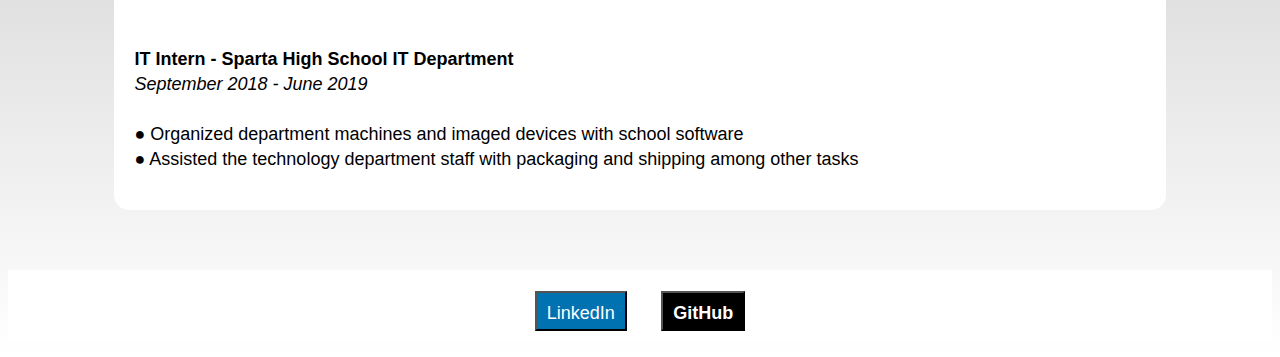
==== commit 4f958385: "Add files via upload" ====
--- a/index.html
+++ b/index.html
@@ -14,7 +14,6 @@
         <h1>Abraham LaBelle</h1>
         <p class="links">
             <button class="linkedin" onclick="linkedin()">LinkedIn</button>
-            <button class="email">al5929@rit.edu</button>
             <button class="github" onclick="github()">GitHub</button>
         </p>
     </header>
@@ -149,7 +148,6 @@
     <footer class="footer">
         <p class="links">
             <button class="linkedin" onclick="linkedin()">LinkedIn</button>
-            <button class="email">al5929@rit.edu</button>
             <button class="github" onclick="github()">GitHub</button>
         </p>
     </footer>
--- a/styles.css
+++ b/styles.css
@@ -1,264 +1,269 @@
-body {
-    background: linear-gradient(black 15%, dimgray, darkgray, white);
-    color: black;
-    font-family: sans-serif, serif;
-    line-height: 25px;
-}
-
-.center {
-    top: 0;
-    bottom: 0;
-    left: 0;
-    right: 0;
-    margin: 0 auto;
-    width: 80%;
-}
-
-#header {
-    padding: 20px;
-    background: white;
-    border-radius: 15px;
-}
-
-h1 {
-    font-family: Bahnschrift SemiBold, sans-serif, serif;
-    text-align: left;
-    font-size: 36px;
-    padding-left: 1%;
-}
-
-h2 {
-    font-family: Bahnschrift SemiBold, sans-serif, serif;
-}
-
-h3 {
-    font-family: Bahnschrift SemiBold, sans-serif, serif;
-    text-align: center;
-}
-
-.links {
-    text-align: center;
-    word-spacing: 30px;
-}
-
-button {
-    background-color: white;
-    font-size: 18px;
-    height: 40px;
-    width: auto;
-    transition: 500ms;
-}
-
-.linkedin:hover {
-    background: #66b8e4;
-    cursor: pointer;
-}
-
-.github:hover {
-    background: #474747;
-    cursor: pointer;
-}
-
-.linkedin {
-    background-color: #0072b1;
-    color: white;
-    padding: 10px;
-    margin-bottom: 10px;
-}
-
-.email {
-    cursor: default;
-    padding: 10px;
-    margin-bottom: 10px;
-}
-
-.github {
-    background-color: black;
-    color: white;
-    font-weight: bold;
-    padding: 10px;
-}
-
-.banner {
-    padding-top: 10px;
-    padding-bottom: 10px;
-    height: auto;
-    width: 100%;
-    border-radius: 30px;
-}
-
-.section {
-    top: 0;
-    bottom: 0;
-    left: 0;
-    right: 0;
-    margin: 0 auto;
-    width: 80%;
-
-    display: flex;
-    flex-direction: column;
-    padding: 20px;
-    border-radius: 15px;
-    background: white;
-    font-size: 18px;
-}
-
-#section-bio {
-    display: flex;
-    flex-direction: row;
-    justify-content: space-between;
-    padding: 20px;
-    border-radius: 15px;
-    background: white;
-    font-size: 18px;
-}
-
-#photo {
-    width: 300px;
-    height: auto;
-    padding: 10px;
-    border-radius: 15px;
-}
-
-.blank {
-    padding: 30px;
-}
-
-#flex-project {
-    top: 0;
-    bottom: 0;
-    left: 0;
-    right: 0;
-    margin: 0 auto;
-    width: 80%;
-
-    display: flex;
-    flex-direction: row;
-    justify-content: space-around;
-    padding: 20px;
-    border-radius: 15px;
-    background: white;
-    font-size: 18px;
-}
-
-.project {
-    padding: 20px;
-    margin: 10px;
-    box-shadow: 3px 3px 3px lightgray;
-    border: 2px solid lightgray;
-    max-width: 450px;
-}
-
-.weather {
-    display: flex;
-    flex-direction: row;
-    justify-content: left;
-    padding: 50px;
-    border-radius: 15px;
-
-    box-shadow: 3px 3px 3px lightgray;
-    border: 2px solid lightgray;
-    max-width: 450px;
-}
-
-.weather-button {
-    background: #0d0d0d;
-    color: #f2f2f2;
-    padding: 20px;
-    padding-bottom: 60px;
-    border-radius: 15px;
-    margin: 20px;
-}
-
-.weather-button:hover {
-    background: #333333;
-    cursor: pointer;
-}
-
-.weather-photo {
-    display: block;
-    margin-left: auto;
-    margin-right: auto;
-    width: 50%;
-}
-
-.project-photo {
-    border: 2px solid black;
-    display: block;
-    margin-left: auto;
-    margin-right: auto;
-    width: 50%;
-}
-
-#section-skills {
-    display: flex;
-    flex-direction: row;
-    justify-content: space-between;
-    padding: 20px;
-    border-radius: 15px;
-    background: white;
-    font-size: 18px;
-    text-align: center;
-}
-
-#play {
-    width: 100px;
-    align-self: center;
-}
-
-#play:hover {
-    cursor: pointer;
-}
-
-#grid-container {
-    display: grid;
-    grid-template-columns: auto auto auto;
-    padding: 20px;
-    justify-content: center;
-    grid-gap: 10px;
-}
-
-#grid-container>div {
-    text-align: center;
-    background: lightgray;
-    border: 2px solid gray;
-    padding: 20px;
-}
-
-footer {
-    padding-top: 5px;
-    background: white;
-}
-
-@media all and (max-width: 1000px) {
-    h1 {
-        line-height: 30px;
-    }
-
-    #flex-project {
-        flex-direction: column;
-        align-items: center;
-    }
-
-    .weather {
-        flex-direction: column;
-        align-items: center;
-        text-align: center;
-    }
-
-    #section-bio {
-        flex-direction: column;
-        align-items: center;
-    }
-
-    #section-skills {
-        flex-direction: column;
-        align-items: center;
-    }
-
-    .links {
-        display: flex;
-        flex-direction: column;
-        align-items: center;
-    }
+body {
+    background: linear-gradient(black 15%, dimgray, darkgray, white);
+    color: black;
+    font-family: sans-serif, serif;
+    line-height: 25px;
+}
+
+.center {
+    top: 0;
+    bottom: 0;
+    left: 0;
+    right: 0;
+    margin: 0 auto;
+    width: 80%;
+}
+
+#header {
+    padding: 20px;
+    background: white;
+    border-radius: 15px;
+}
+
+h1 {
+    font-family: Bahnschrift SemiBold, sans-serif, serif;
+    text-align: left;
+    font-size: 36px;
+    padding-left: 1%;
+}
+
+h2 {
+    font-family: Bahnschrift SemiBold, sans-serif, serif;
+}
+
+h3 {
+    font-family: Bahnschrift SemiBold, sans-serif, serif;
+    text-align: center;
+}
+
+.links {
+    text-align: center;
+    word-spacing: 30px;
+}
+
+button {
+    background-color: white;
+    font-size: 18px;
+    height: 40px;
+    width: auto;
+    transition: 500ms;
+}
+
+.linkedin:hover {
+    background: #66b8e4;
+    cursor: pointer;
+}
+
+.github:hover {
+    background: #474747;
+    cursor: pointer;
+}
+
+.linkedin {
+    background-color: #0072b1;
+    color: white;
+    padding: 10px;
+    margin-bottom: 10px;
+    padding: 10px;
+    margin-bottom: 10px;
+}
+
+.github {
+    background-color: black;
+    color: white;
+    font-weight: bold;
+    padding: 10px;
+    padding: 10px;
+}
+
+.banner {
+    padding-top: 10px;
+    padding-bottom: 10px;
+    height: auto;
+    width: 100%;
+    border-radius: 30px;
+}
+
+.section {
+    top: 0;
+    bottom: 0;
+    left: 0;
+    right: 0;
+    margin: 0 auto;
+    width: 80%;
+
+    display: flex;
+    flex-direction: column;
+    padding: 20px;
+    border-radius: 15px;
+    background: white;
+    font-size: 18px;
+}
+
+#section-bio {
+    display: flex;
+    flex-direction: row;
+    justify-content: space-between;
+    padding: 20px;
+    border-radius: 15px;
+    background: white;
+    font-size: 18px;
+}
+
+#photo {
+    width: 300px;
+    width: 300px;
+    height: auto;
+    padding: 10px;
+    border-radius: 15px;
+}
+
+.blank {
+    padding: 30px;
+}
+
+#flex-project {
+    top: 0;
+    bottom: 0;
+    left: 0;
+    right: 0;
+    margin: 0 auto;
+    width: 80%;
+
+    display: flex;
+    flex-direction: row;
+    justify-content: space-around;
+    padding: 20px;
+    border-radius: 15px;
+    background: white;
+    font-size: 18px;
+}
+
+.project {
+    padding: 20px;
+    margin: 10px;
+    box-shadow: 3px 3px 3px lightgray;
+    border: 2px solid lightgray;
+    max-width: 450px;
+}
+
+.weather {
+    display: flex;
+    flex-direction: row;
+    justify-content: left;
+    padding: 50px;
+    border-radius: 15px;
+
+    box-shadow: 3px 3px 3px lightgray;
+    border: 2px solid lightgray;
+    max-width: 450px;
+}
+
+.weather-button {
+    background: #0d0d0d;
+    color: #f2f2f2;
+    padding: 20px;
+    padding-bottom: 60px;
+    border-radius: 15px;
+    margin: 20px;
+}
+
+.weather-button:hover {
+    background: #333333;
+    cursor: pointer;
+}
+
+.weather-photo {
+    display: block;
+    margin-left: auto;
+    margin-right: auto;
+    width: 50%;
+}
+
+
+.project-photo {
+    border: 2px solid black;
+    display: block;
+    margin-left: auto;
+    margin-right: auto;
+    width: 50%;
+}
+
+#section-skills {
+    display: flex;
+    flex-direction: row;
+    justify-content: space-between;
+    padding: 20px;
+    border-radius: 15px;
+    background: white;
+    font-size: 18px;
+    text-align: center;
+}
+
+#play {
+    width: 100px;
+    align-self: center;
+}
+
+#play:hover {
+    background: lightgray;
+    cursor: pointer;
+}
+
+#grid-container {
+    display: grid;
+    grid-template-columns: auto auto auto;
+    padding: 20px;
+    justify-content: center;
+    grid-gap: 10px;
+}
+
+#grid-container>div {
+    text-align: center;
+    background: lightgray;
+    border: 2px solid gray;
+    padding: 20px;
+}
+
+footer {
+    padding-top: 5px;
+    background: white;
+}
+
+@media all and (max-width: 1000px) {
+    h1 {
+        line-height: 30px;
+    }
+
+    #flex-project {
+        flex-direction: column;
+        align-items: center;
+    }
+
+    .weather {
+        flex-direction: column;
+        align-items: center;
+        text-align: center;
+    }
+
+    .weather-photo {
+        height: 20px;
+        width: auto;
+    }
+
+    #section-bio {
+        flex-direction: column;
+        align-items: center;
+    }
+
+    #section-skills {
+        flex-direction: column;
+        align-items: center;
+    }
+
+    .links {
+        display: flex;
+        flex-direction: column;
+        align-items: center;
+    }
 }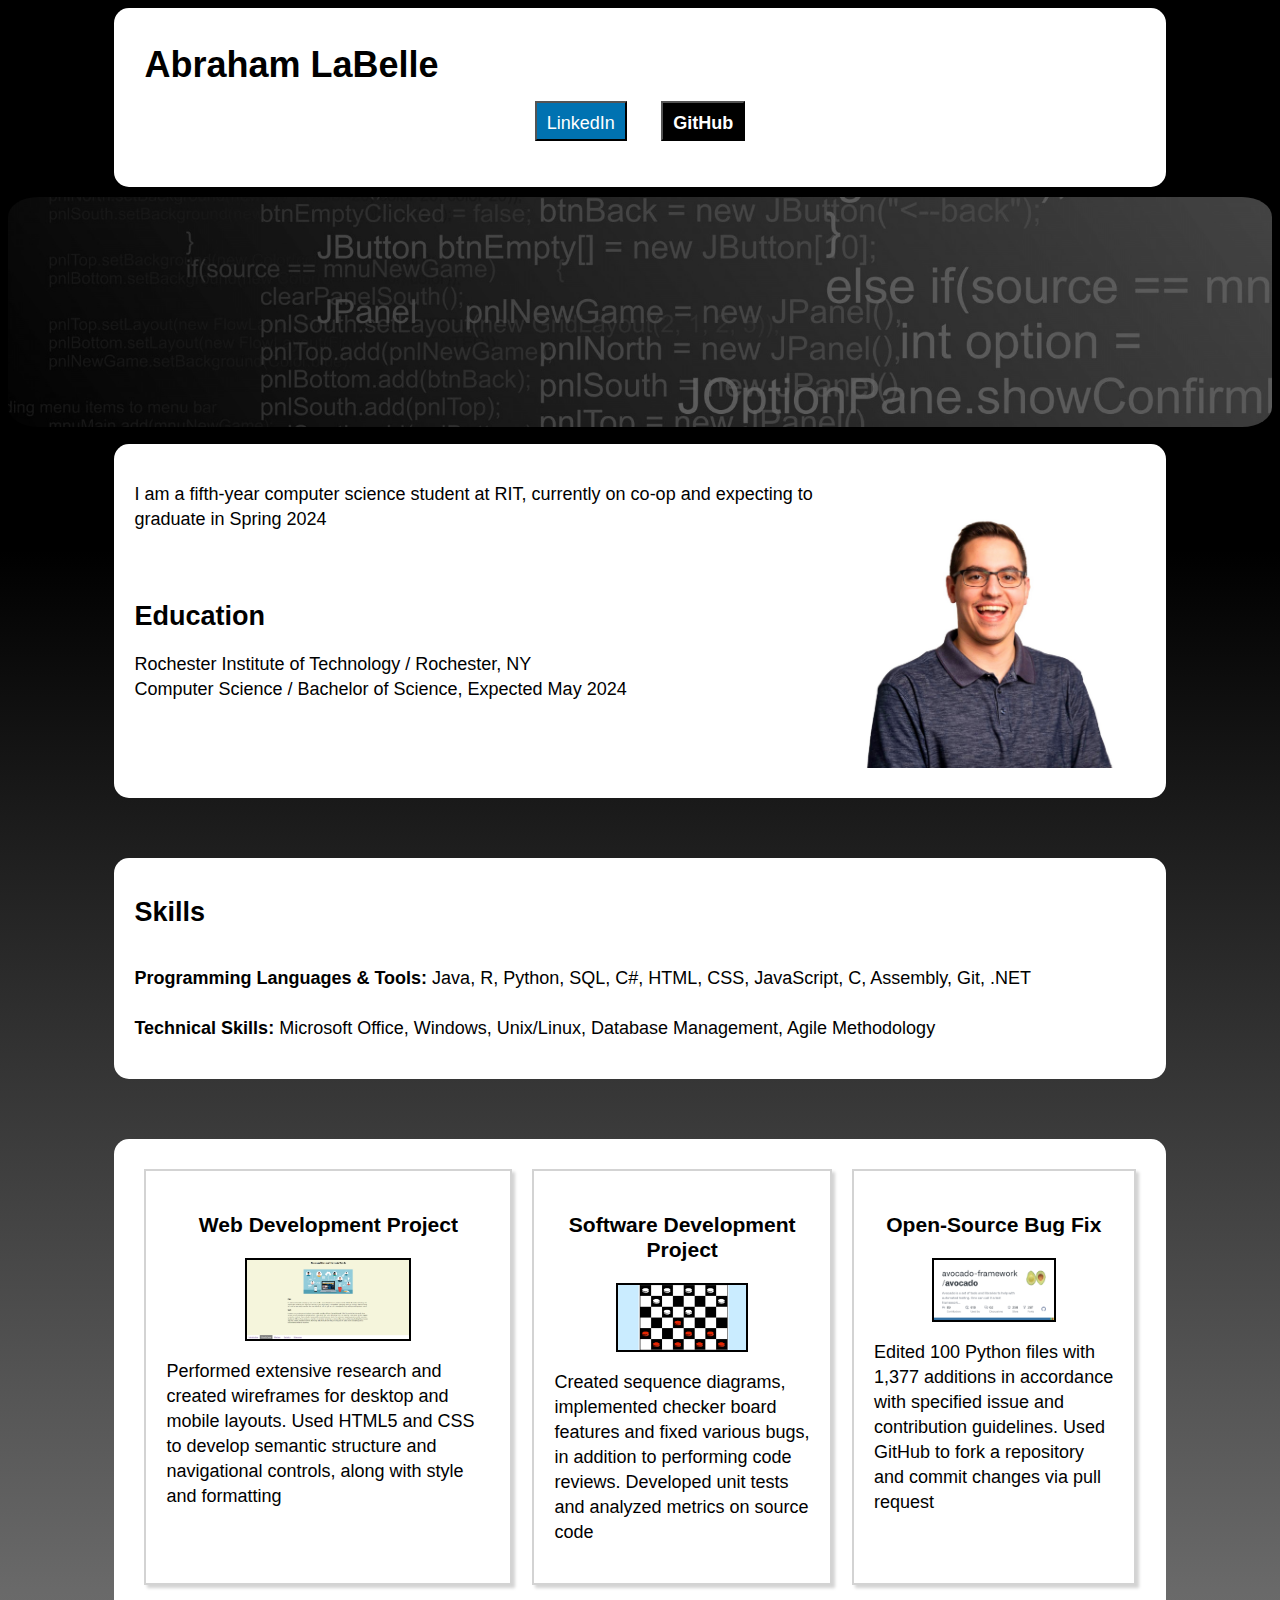
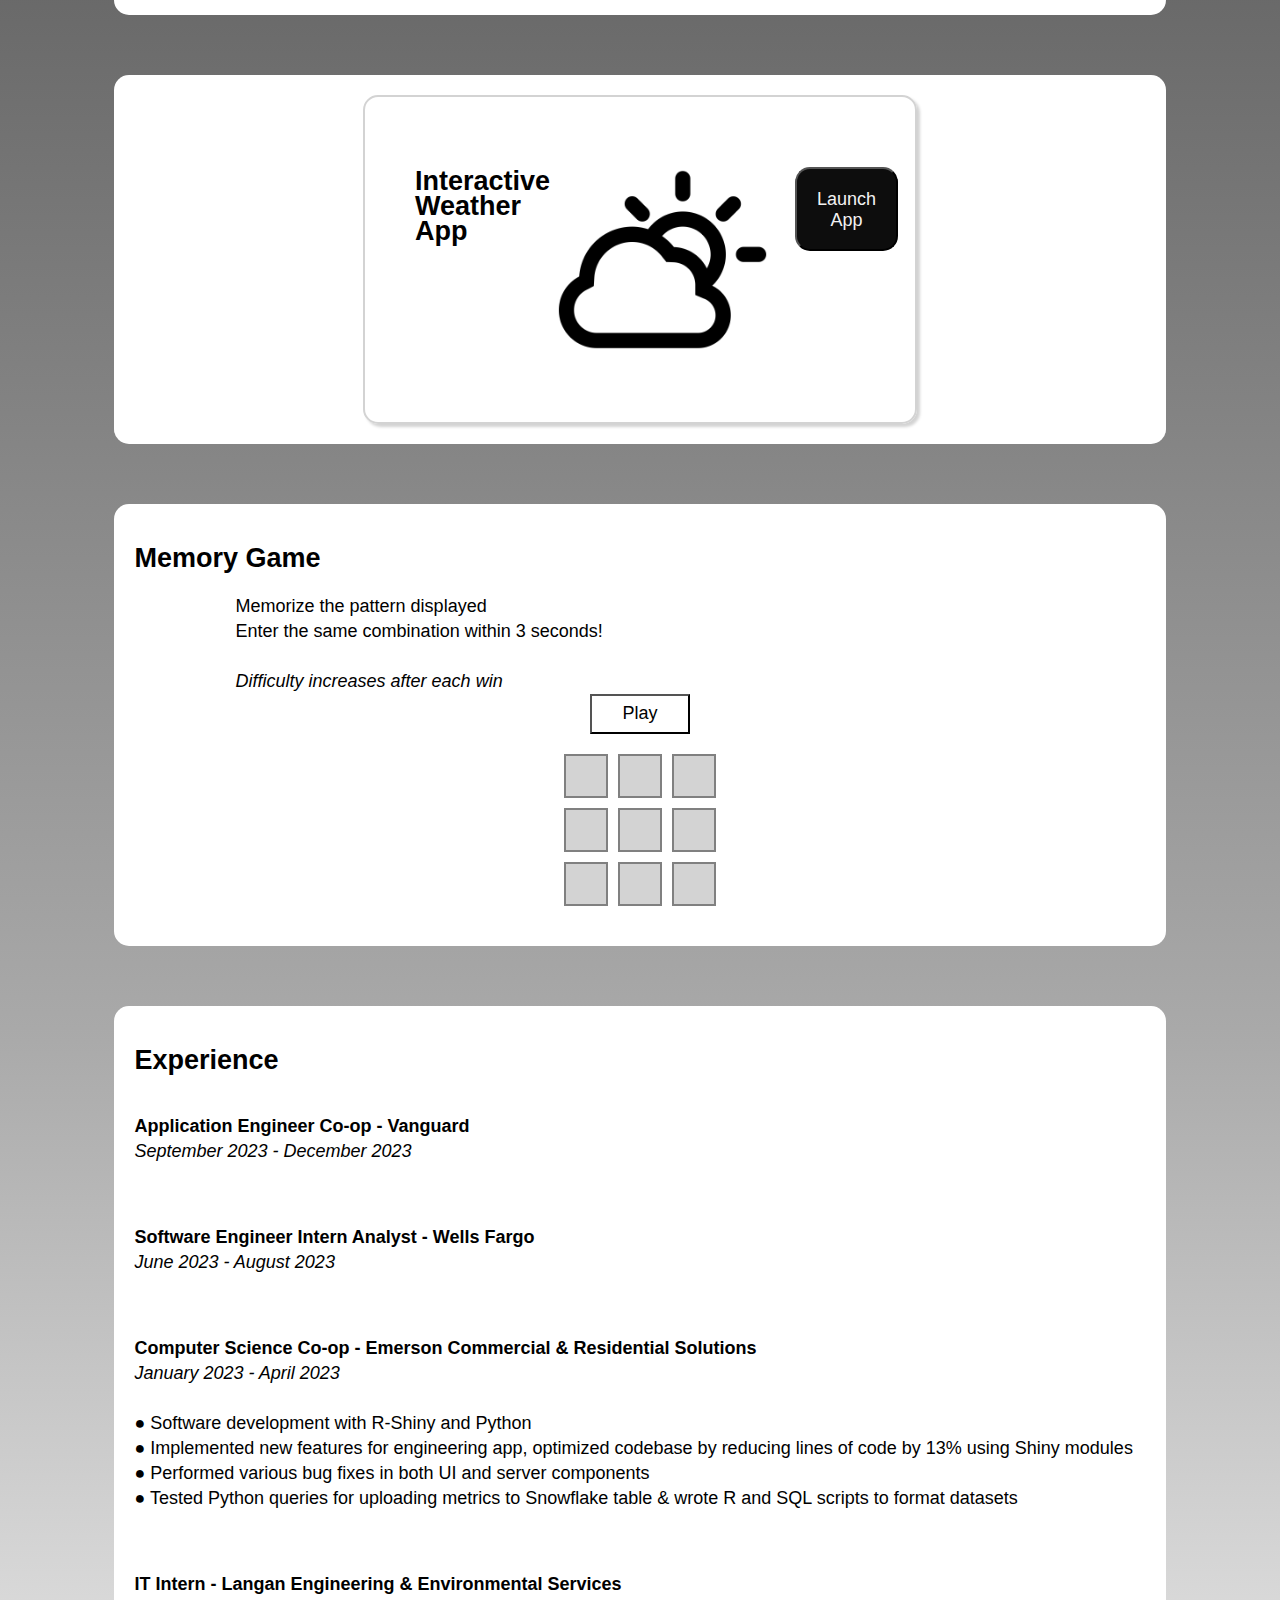
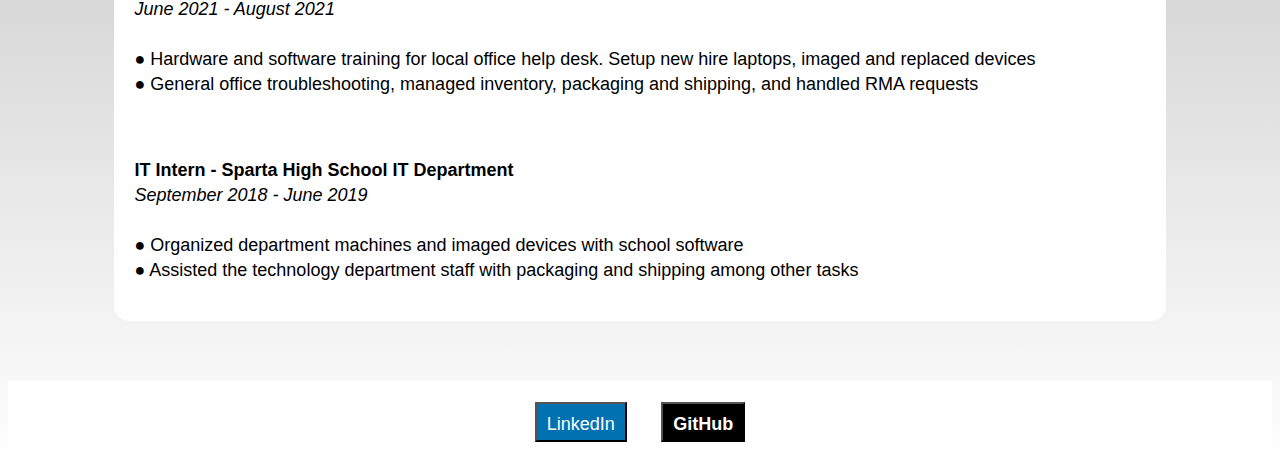
==== commit 5d5acbbb: "Add files via upload" ====
--- a/index.html
+++ b/index.html
@@ -113,6 +113,10 @@
     <div class="section">
         <h2>Experience</h2>
         <p>
+            <b>Application Engineer Co-op - Vanguard</b> <br>
+            <i>September 2023 - December 2023</i> <br> <br>
+        </p>
+        <p>
             <b>Software Engineer Intern Analyst - Wells Fargo</b> <br>
             <i>June 2023 - August 2023</i> <br> <br>
         </p>
--- a/styles.css
+++ b/styles.css
@@ -247,8 +247,8 @@
     }
 
     .weather-photo {
-        height: 20px;
-        width: auto;
+        height: 10px;
+        width: 10px;
     }
 
     #section-bio {
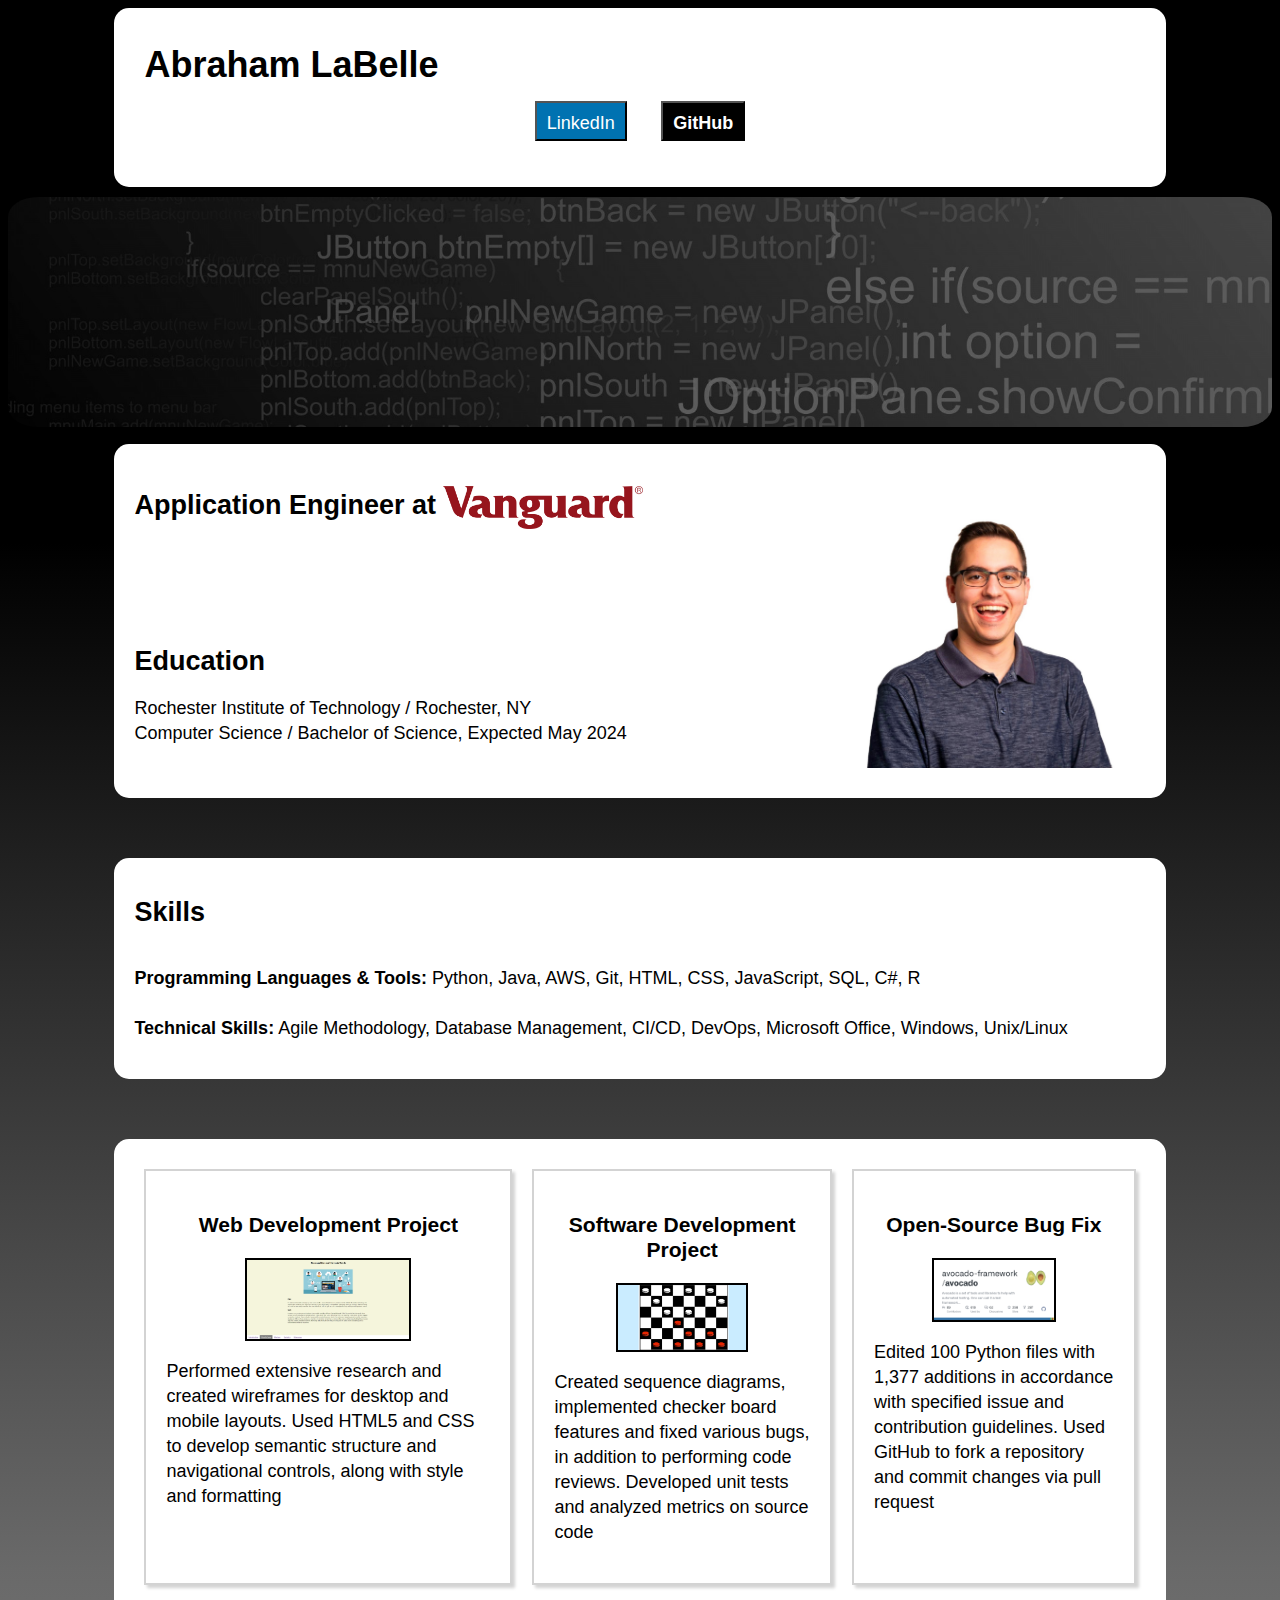
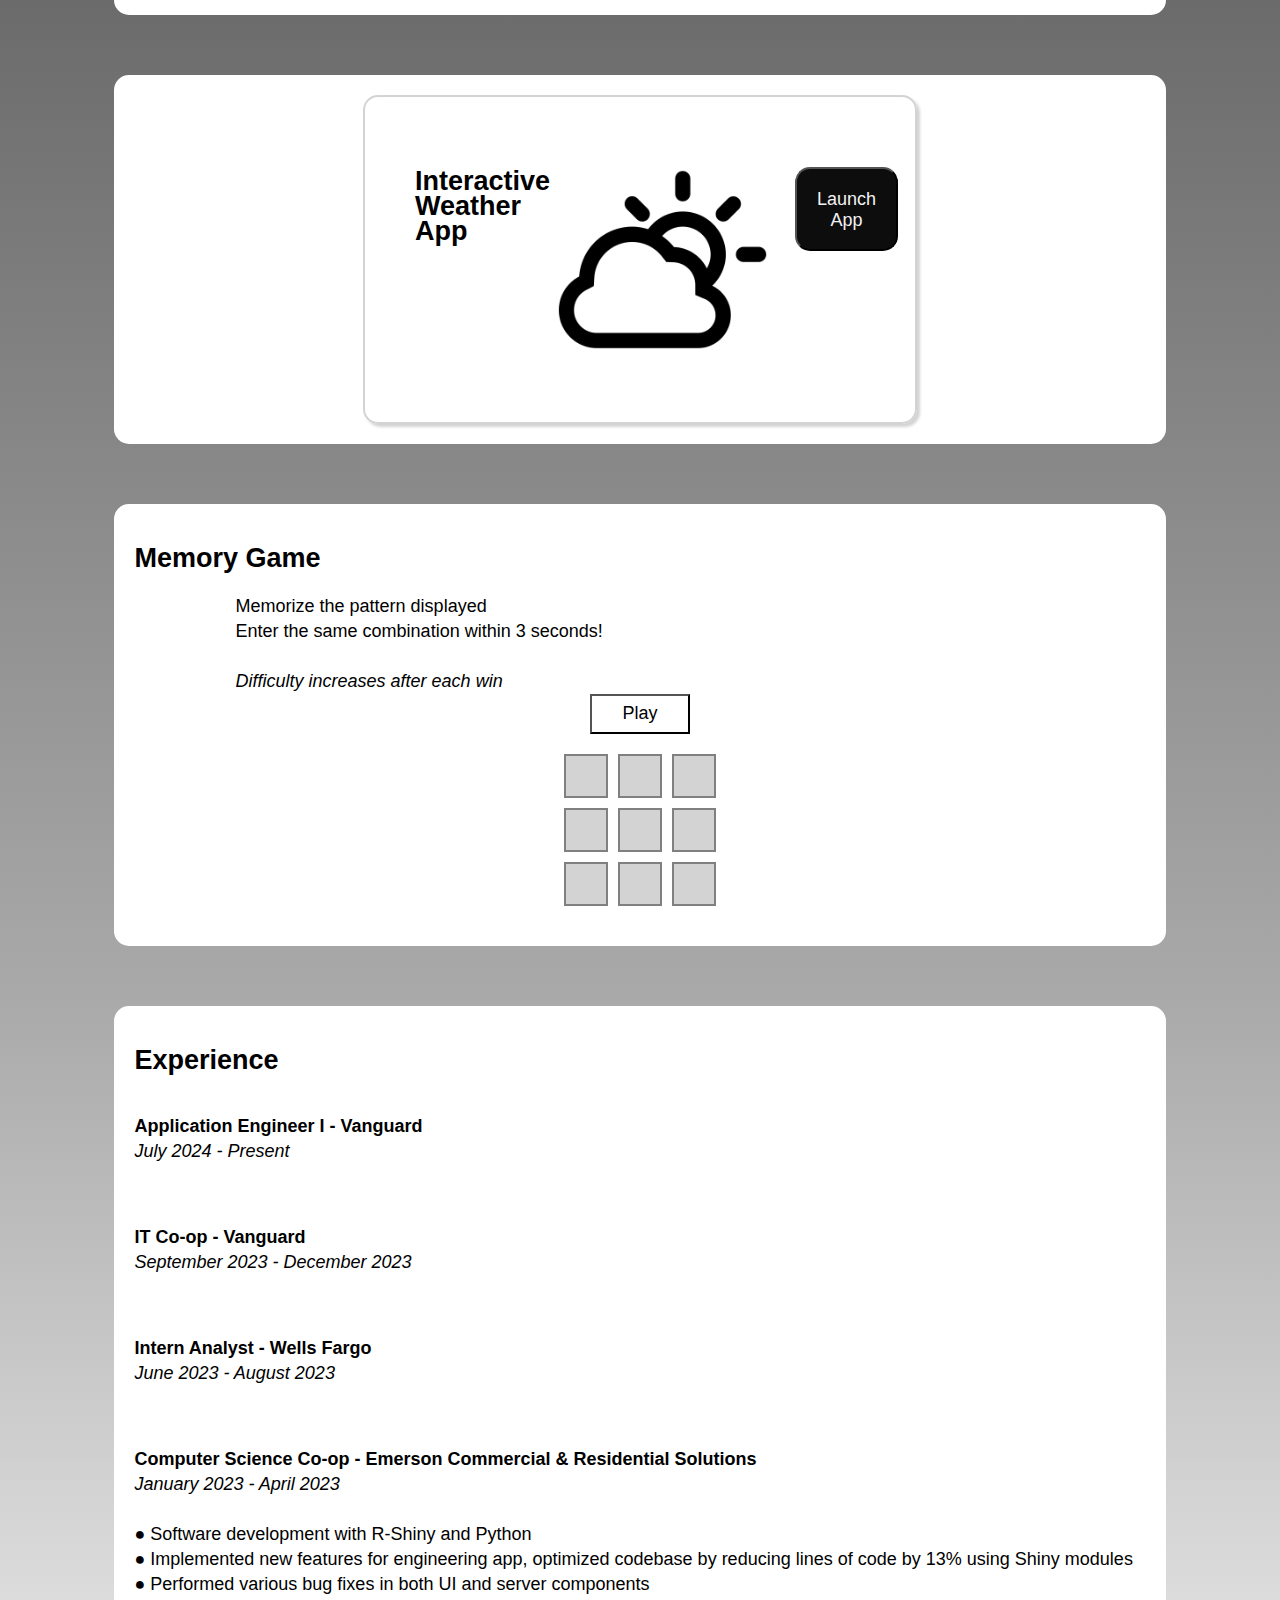
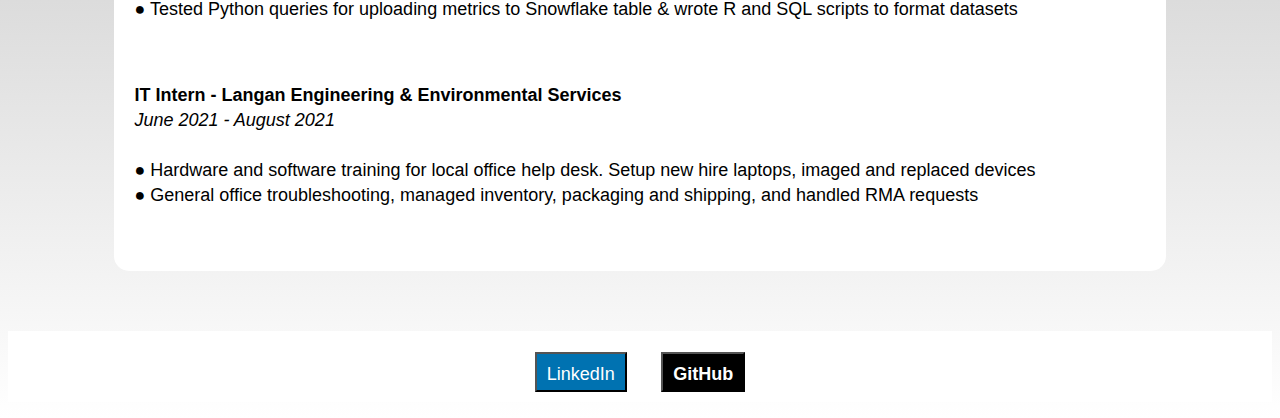
==== commit 0ad064ee: "Updated job description and skills" ====
--- a/index.html
+++ b/index.html
@@ -23,9 +23,11 @@
     <div id="section-bio" class="center">
         <div>
             <p>
-                I am a fifth-year computer science student at RIT, currently on co-op and expecting to graduate in
-                Spring
-                2024 <br> <br> <br>
+                <div>
+                    <span><h2>Application Engineer at</span>
+                    <img style="vertical-align:middle" src="vanguard.png" alt="vanguard" id="vanguard"></h2>
+                </div>
+                <br> <br> <br>
 
             <h2>Education</h2>
             Rochester Institute of Technology / Rochester, NY <br>
@@ -40,9 +42,8 @@
     <div class="section">
         <h2>Skills</h2>
         <p>
-            <b>Programming Languages & Tools:</b> Java, R, Python, SQL, C#, HTML, CSS, JavaScript, C, Assembly, Git,
-            .NET <br> <br>
-            <b>Technical Skills:</b> Microsoft Office, Windows, Unix/Linux, Database Management, Agile Methodology <br>
+            <b>Programming Languages & Tools:</b> Python, Java, AWS, Git, HTML, CSS, JavaScript, SQL, C#, R<br> <br>
+            <b>Technical Skills:</b>  Agile Methodology, Database Management, CI/CD, DevOps, Microsoft Office, Windows, Unix/Linux<br>
         </p>
     </div>
 
@@ -113,11 +114,15 @@
     <div class="section">
         <h2>Experience</h2>
         <p>
-            <b>Application Engineer Co-op - Vanguard</b> <br>
+            <b>Application Engineer I - Vanguard</b> <br>
+            <i>July 2024 - Present</i> <br> <br>
+        </p>
+        <p>
+            <b>IT Co-op - Vanguard</b> <br>
             <i>September 2023 - December 2023</i> <br> <br>
         </p>
         <p>
-            <b>Software Engineer Intern Analyst - Wells Fargo</b> <br>
+            <b>Intern Analyst - Wells Fargo</b> <br>
             <i>June 2023 - August 2023</i> <br> <br>
         </p>
         <p>
@@ -139,12 +144,6 @@
             ● General office troubleshooting, managed inventory, packaging and shipping, and handled RMA requests <br>
             <br>
         </p>
-        <p>
-            <b>IT Intern - Sparta High School IT Department</b> <br>
-            <i>September 2018 - June 2019</i> <br> <br>
-            ● Organized department machines and imaged devices with school software <br>
-            ● Assisted the technology department staff with packaging and shipping among other tasks
-        </p>
     </div>
 
     <div class="blank"></div>
--- a/styles.css
+++ b/styles.css
@@ -110,8 +110,12 @@
     font-size: 18px;
 }
 
+#vanguard {
+    width: 200px;
+    height: auto;
+}
+
 #photo {
-    width: 300px;
     width: 300px;
     height: auto;
     padding: 10px;
